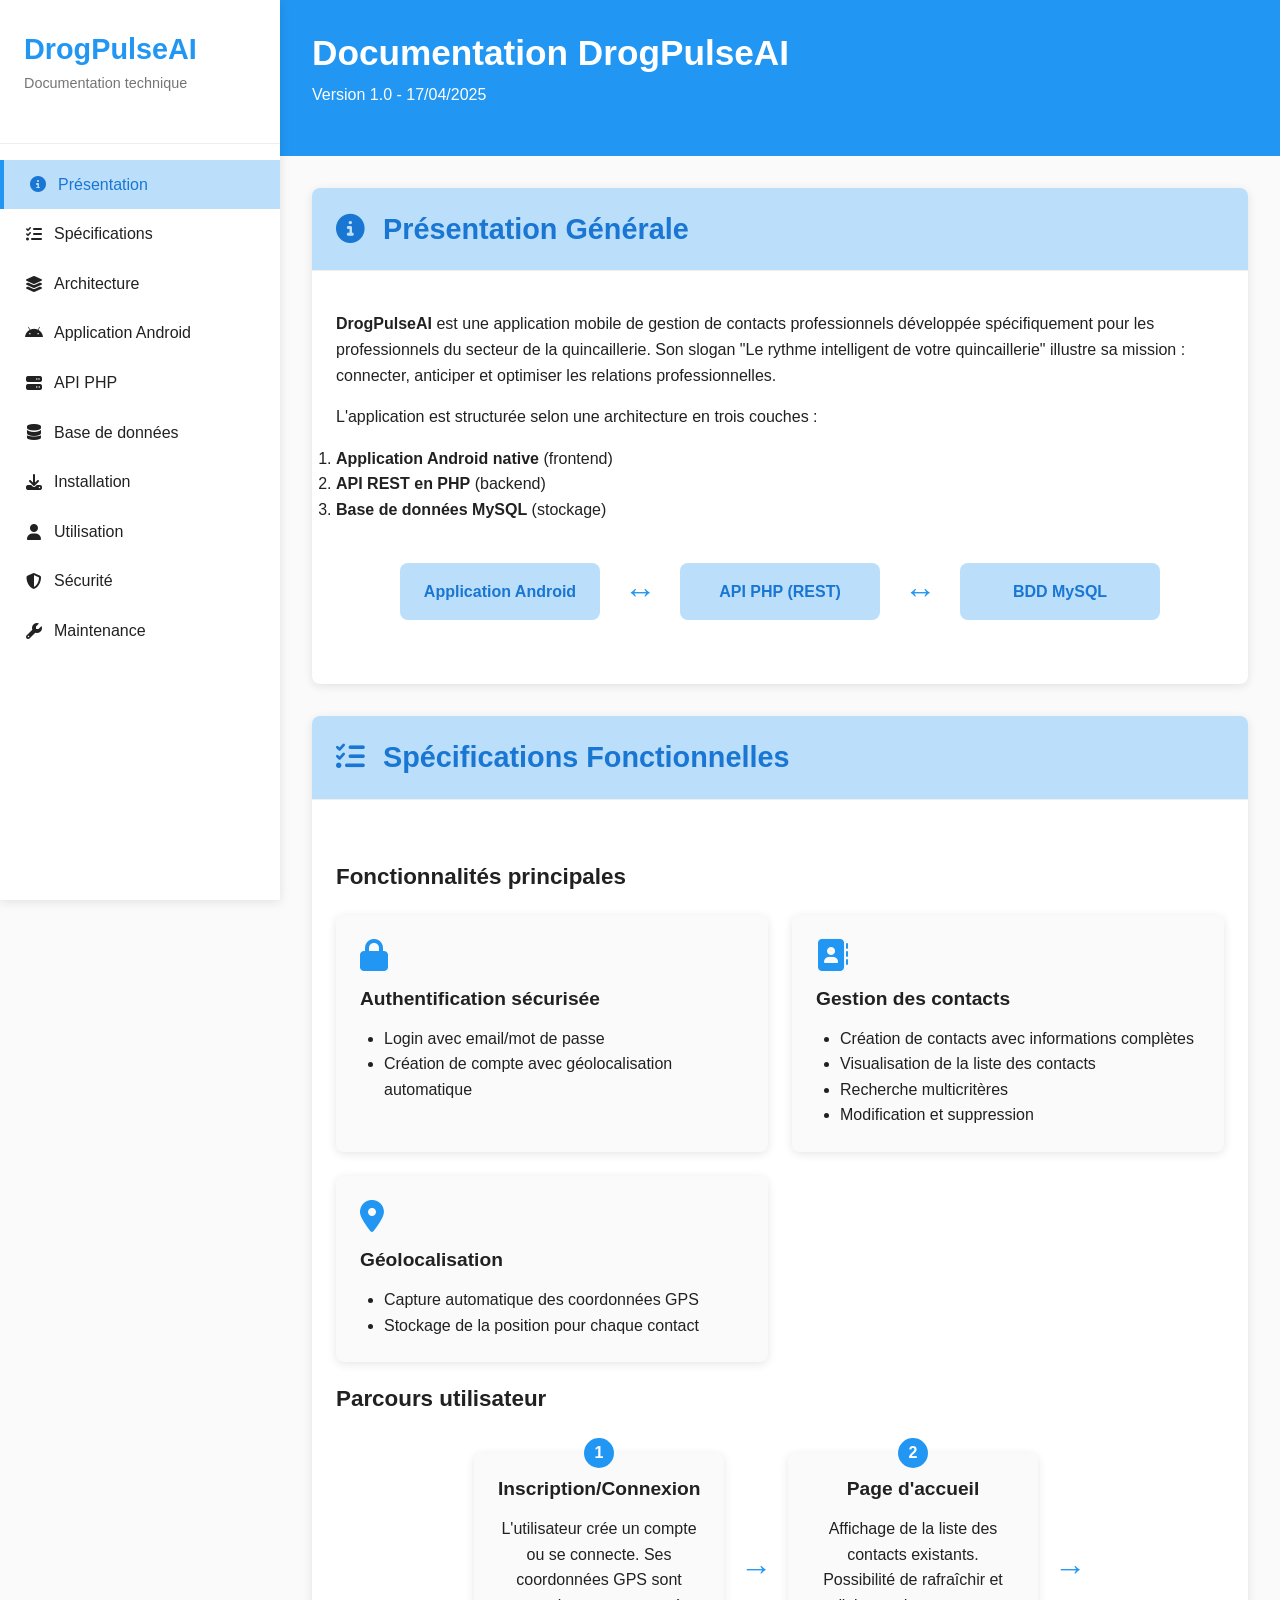
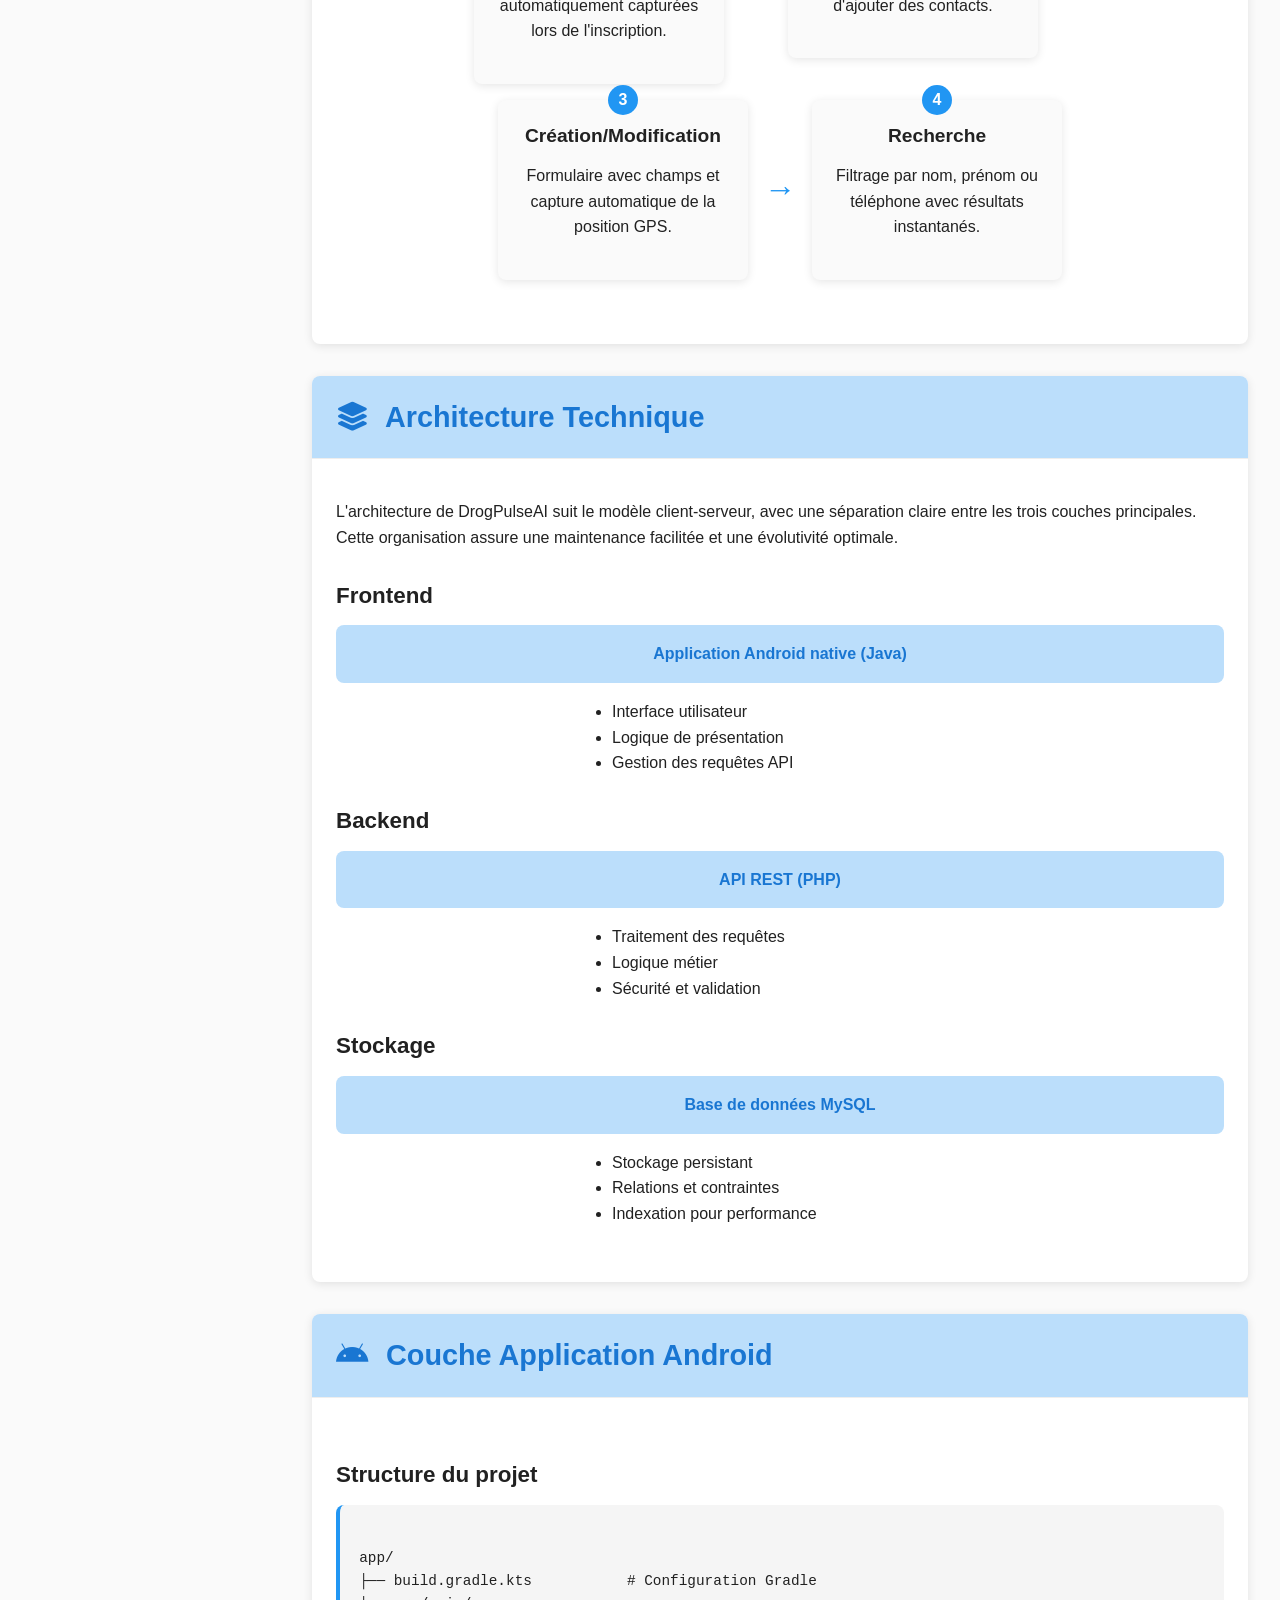
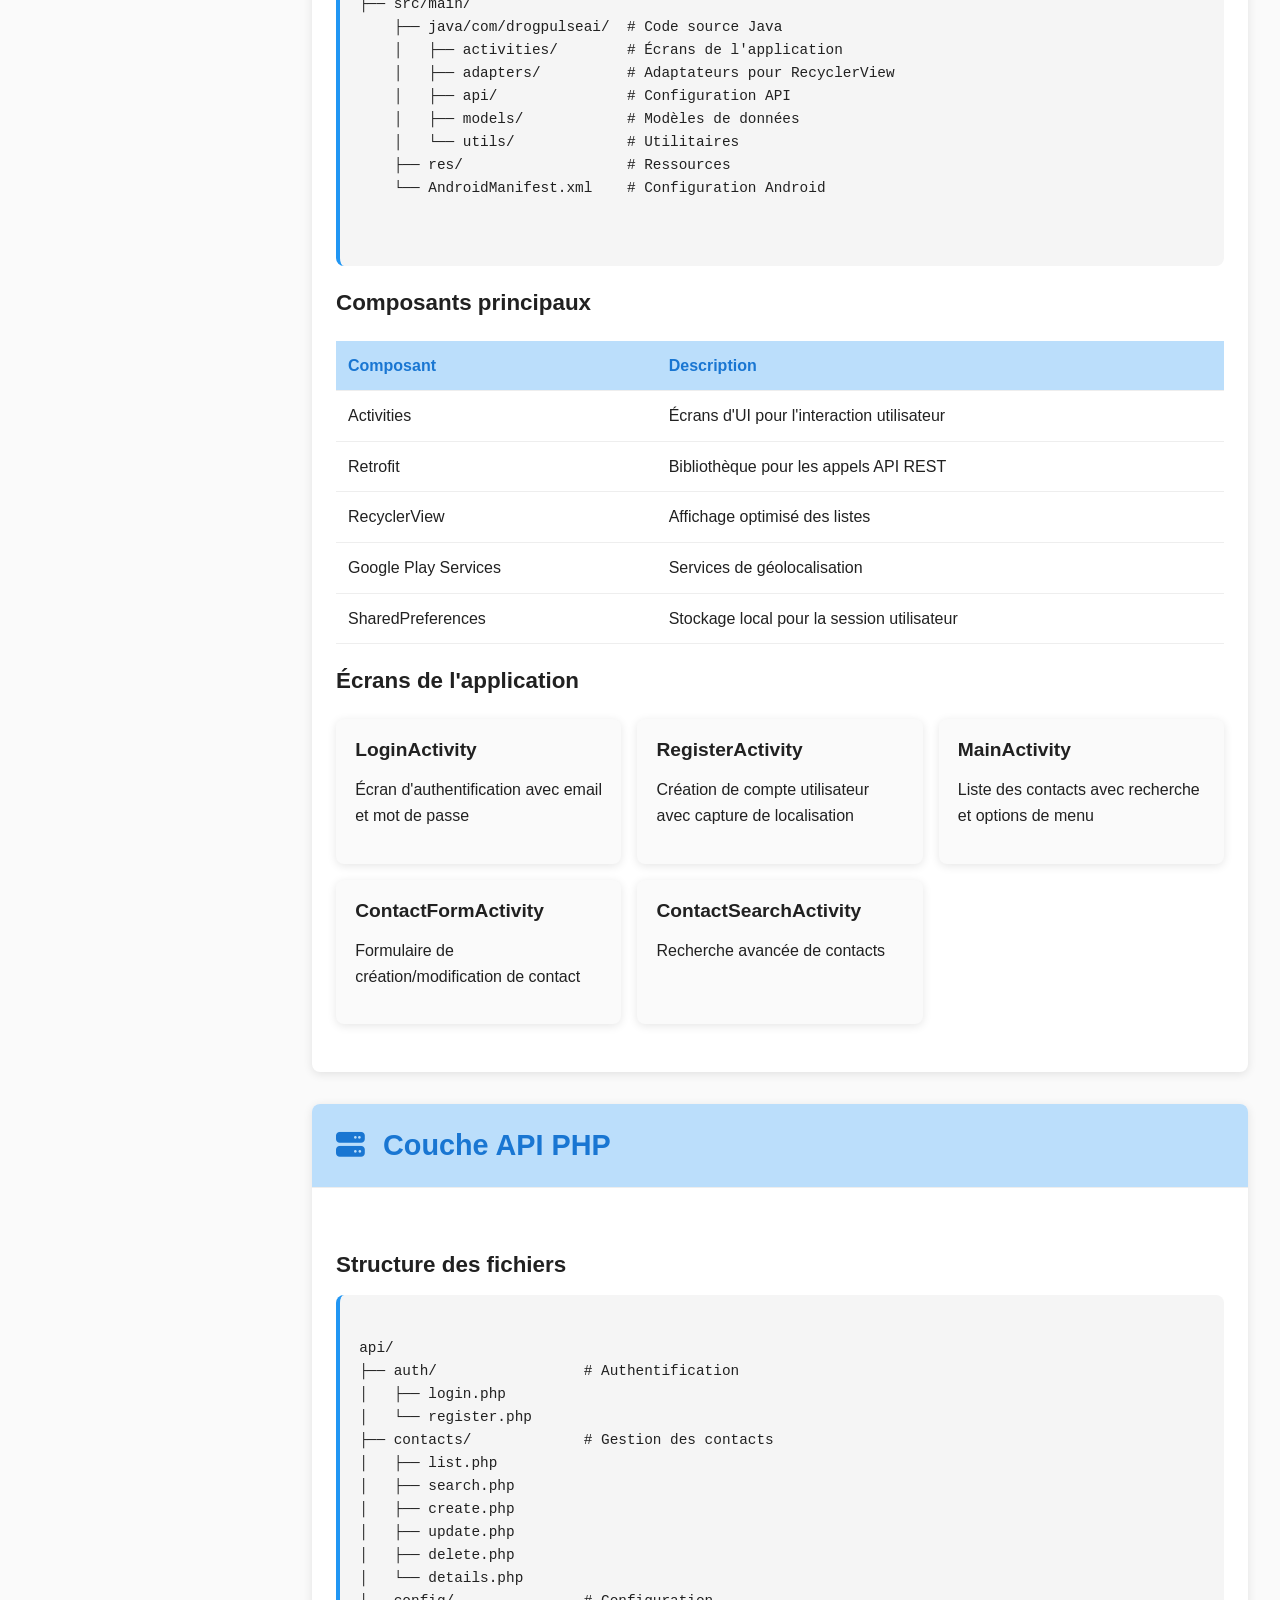
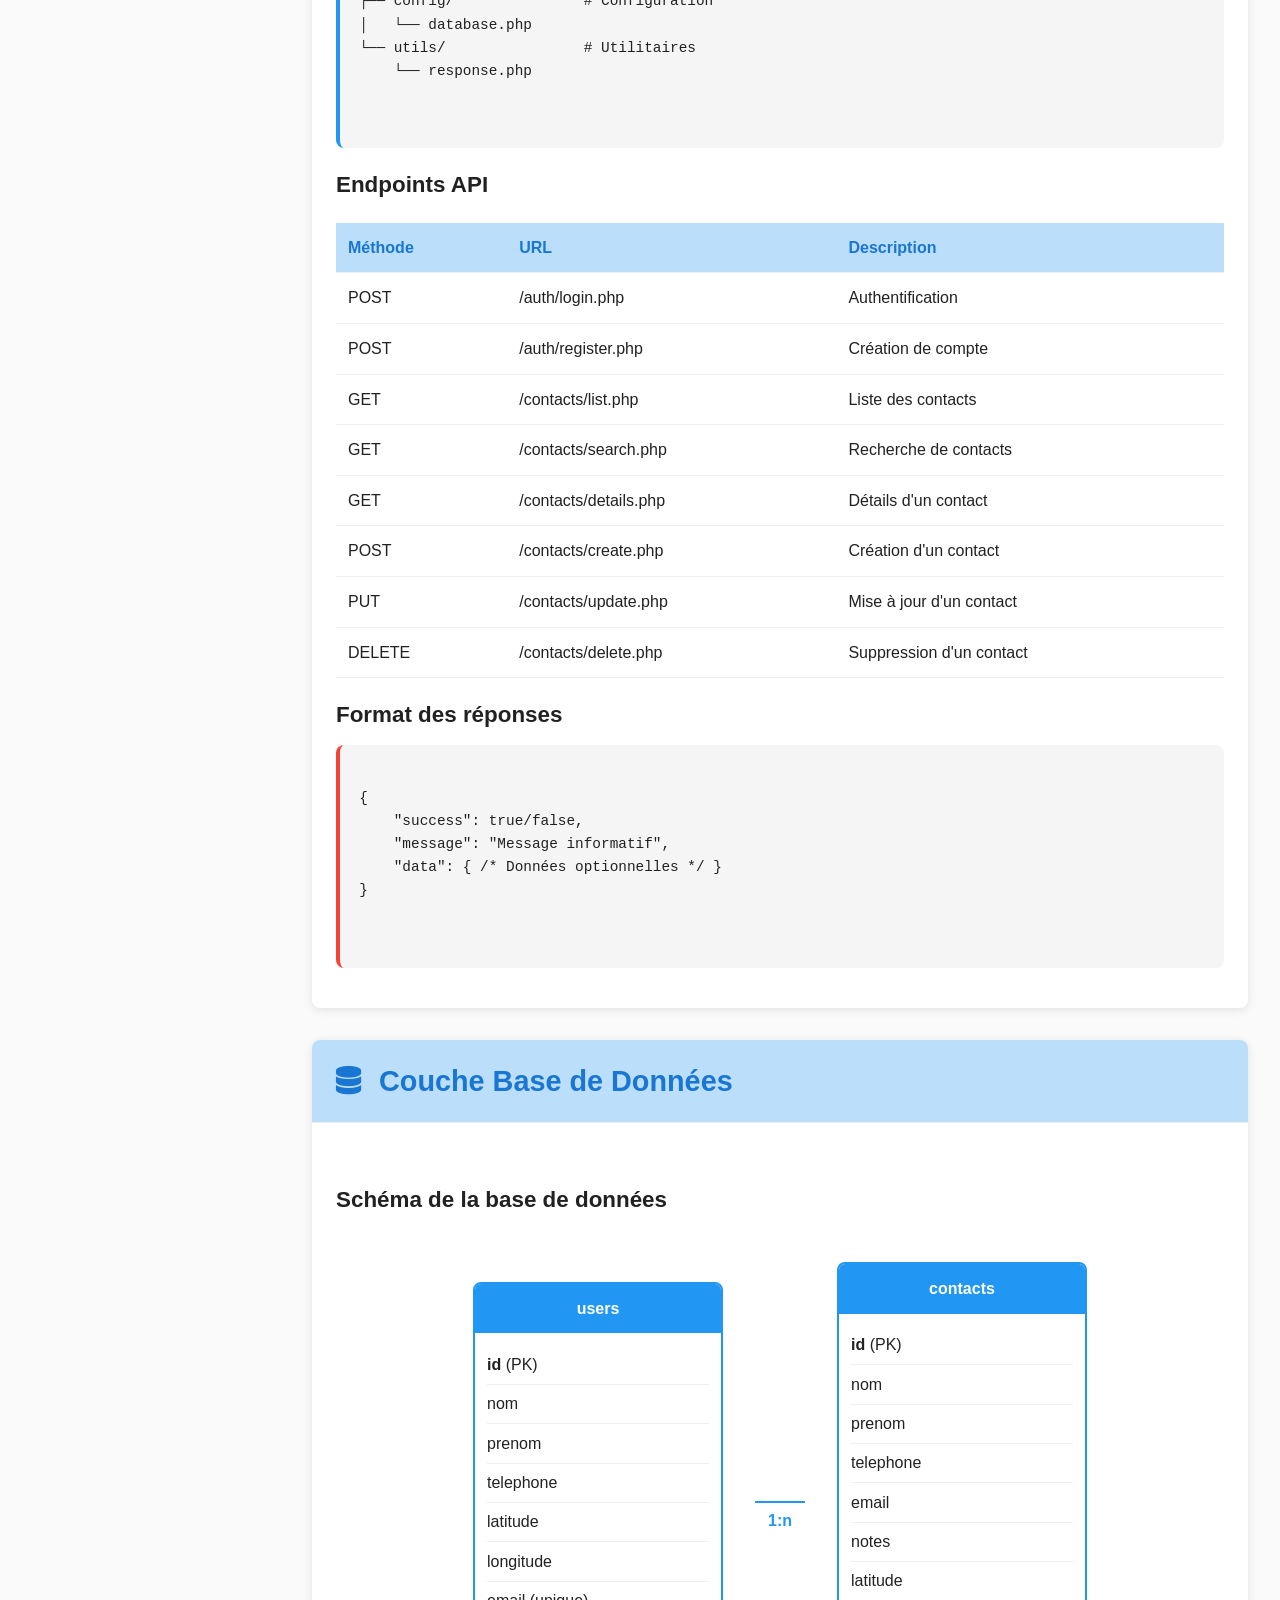
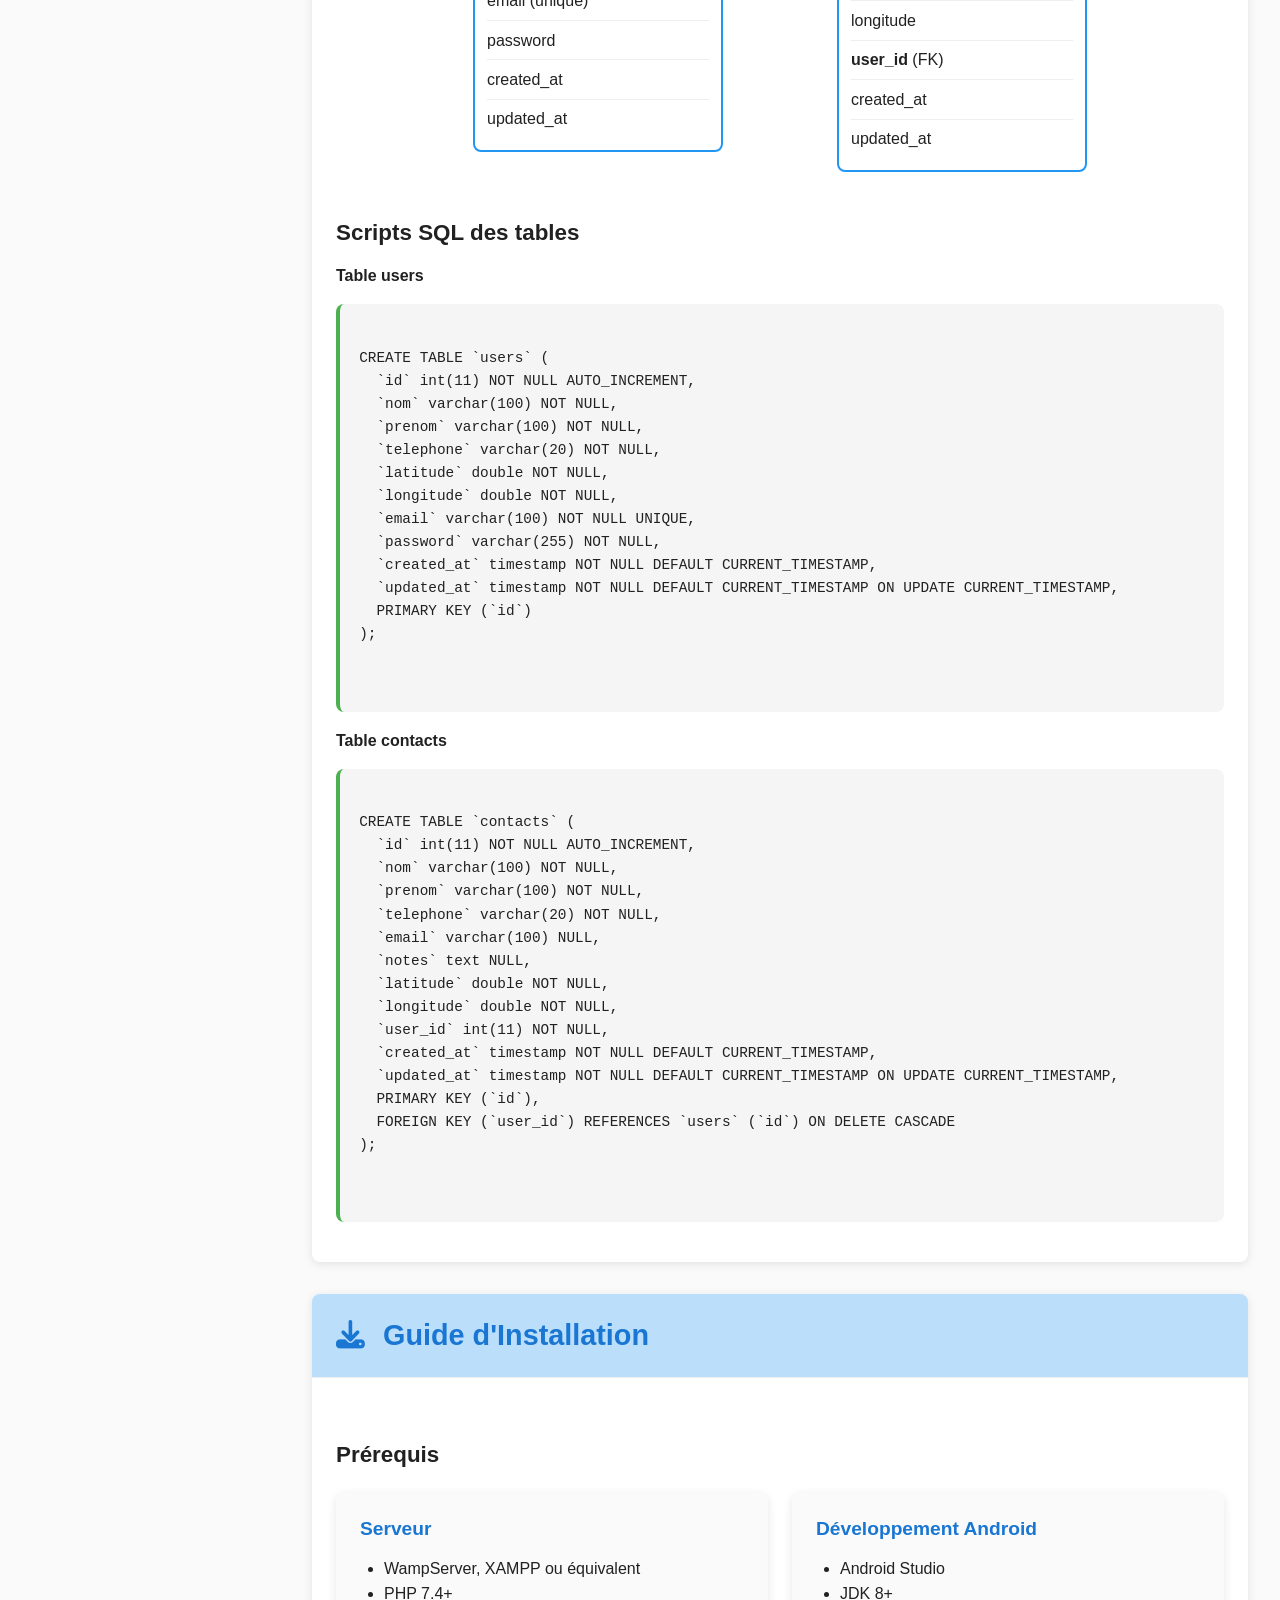
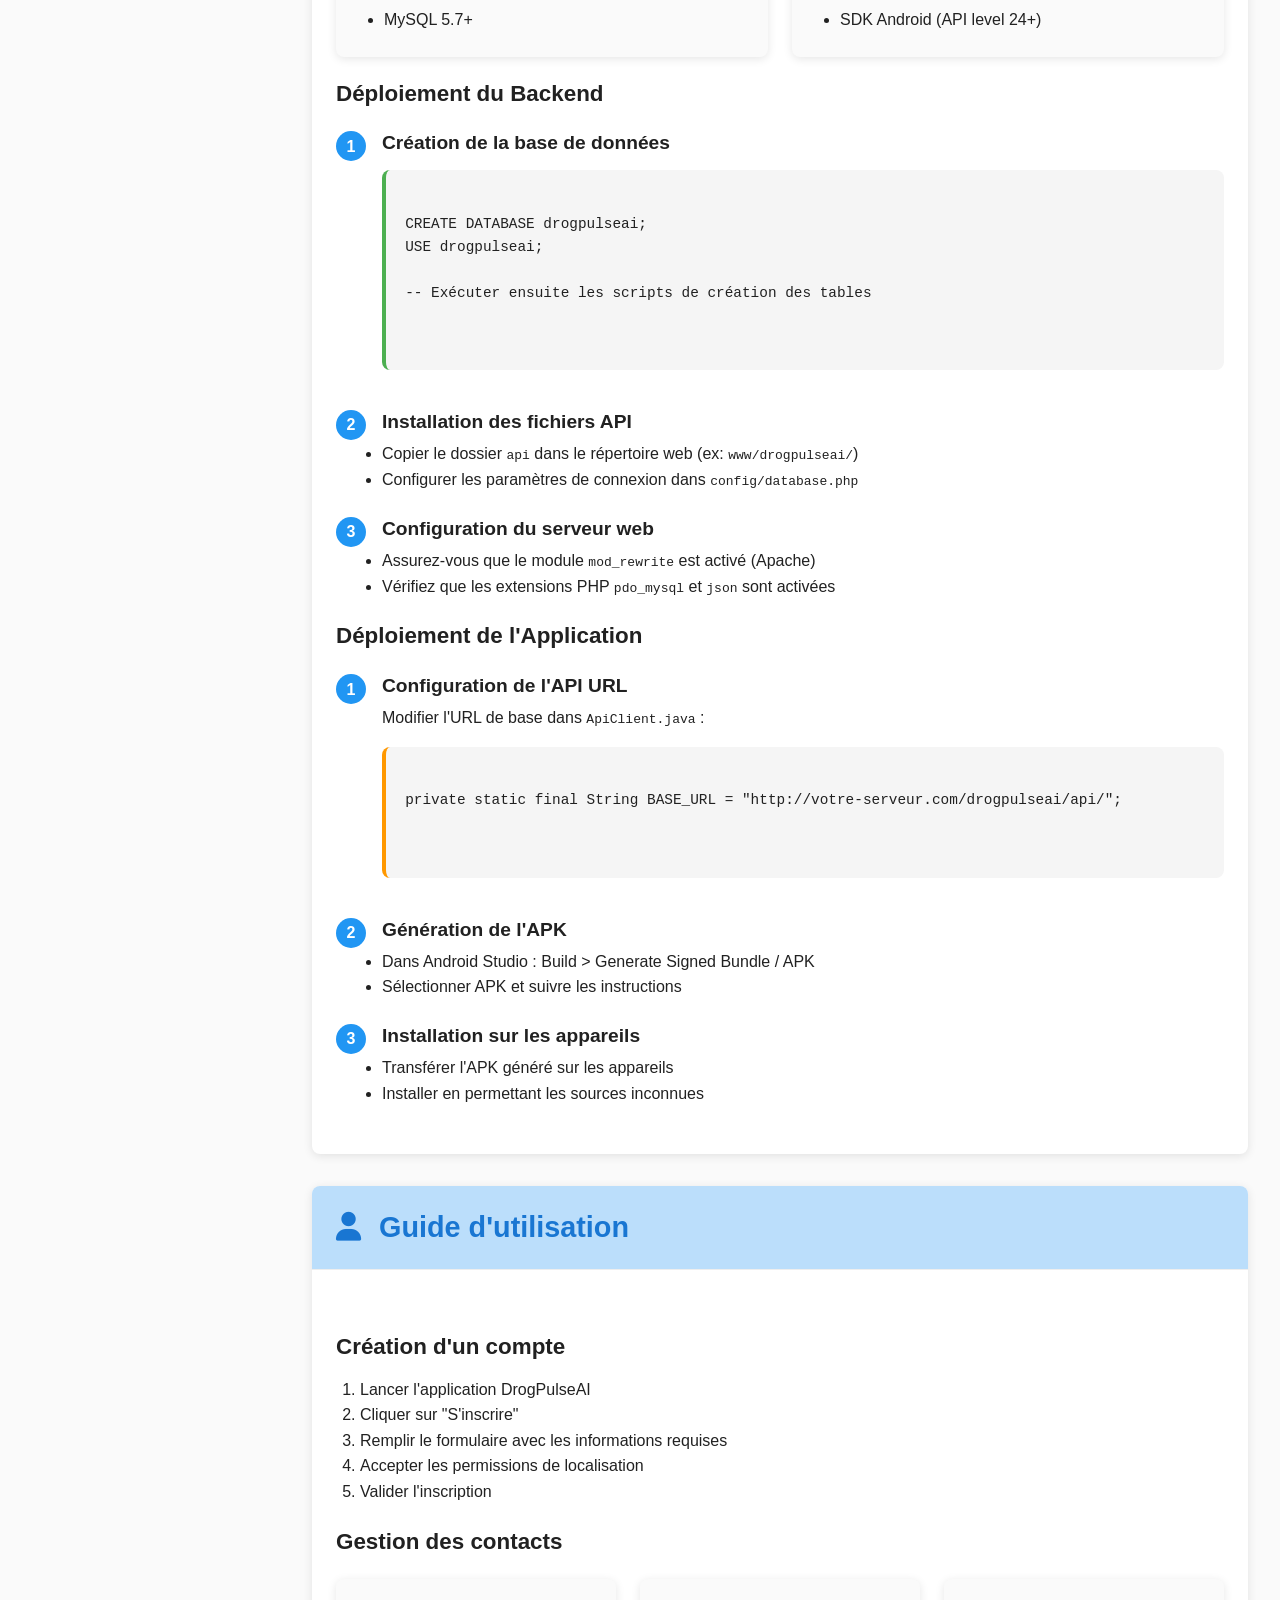
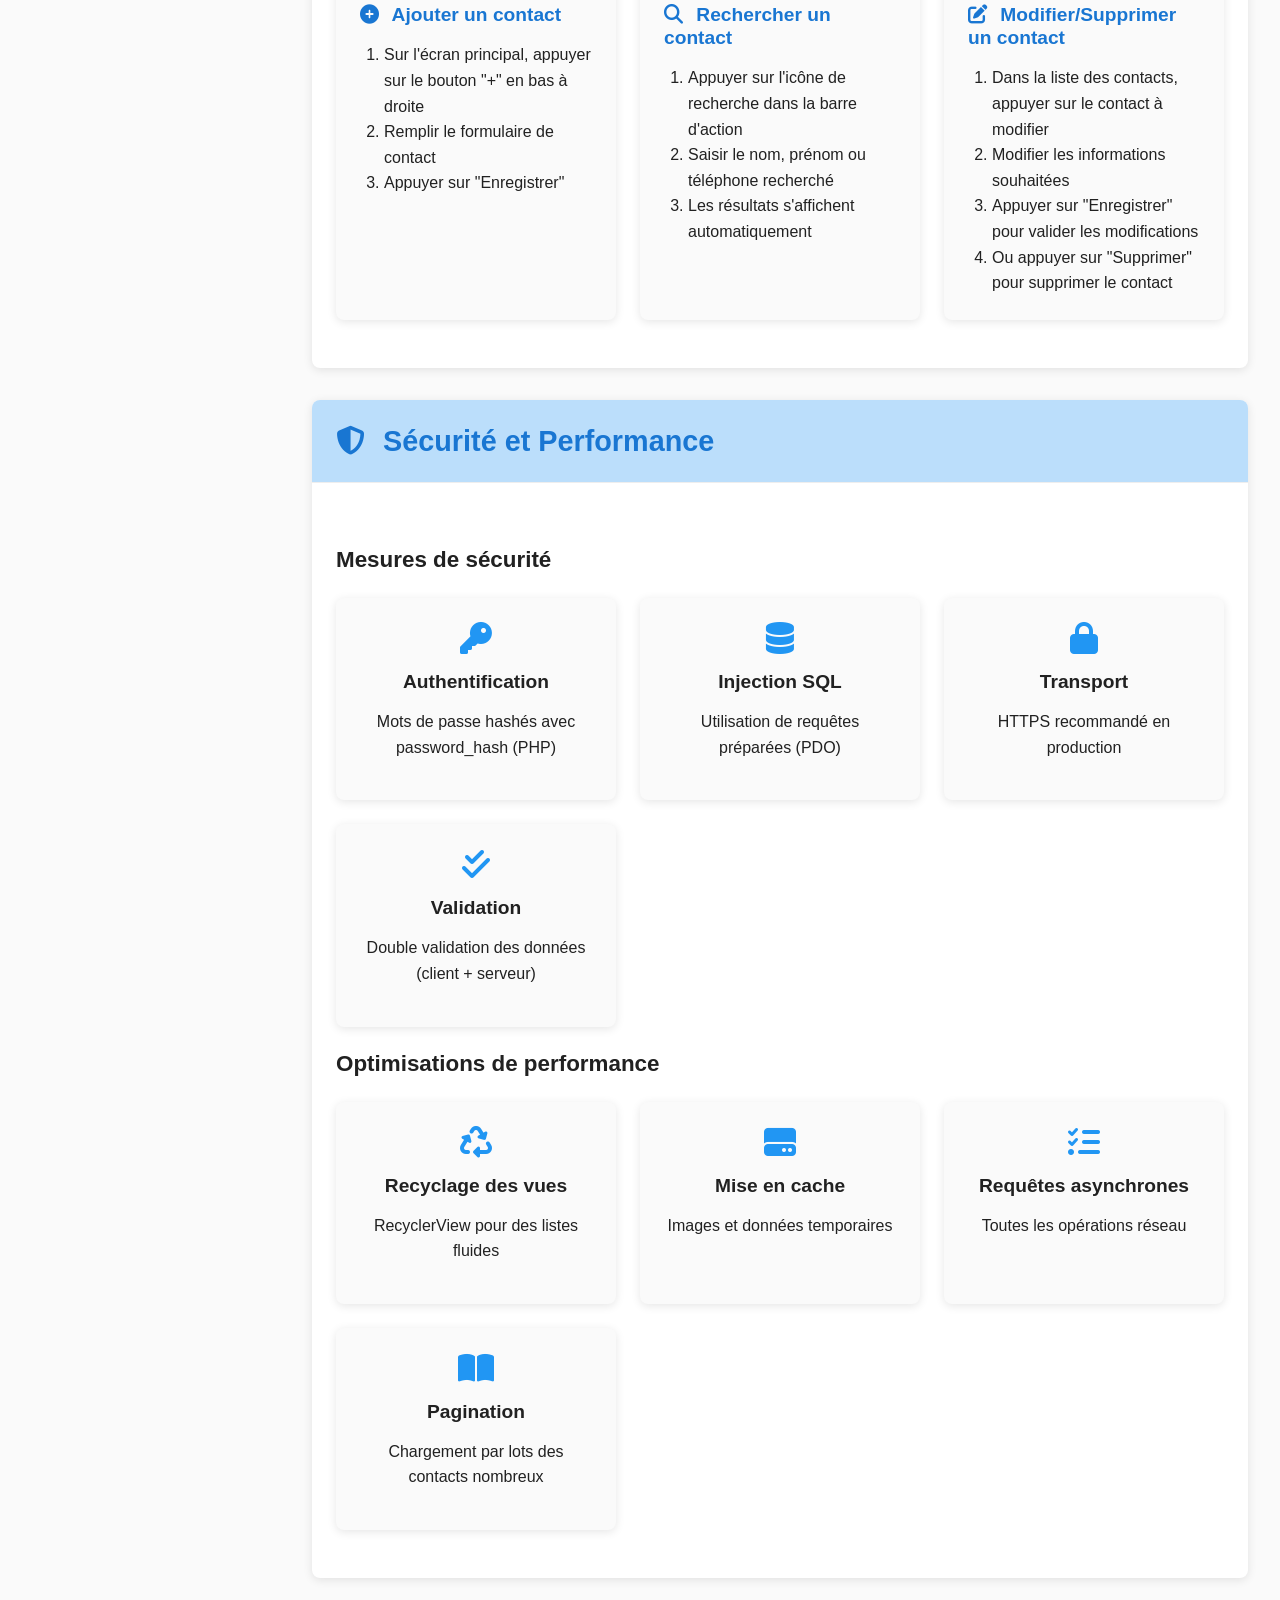
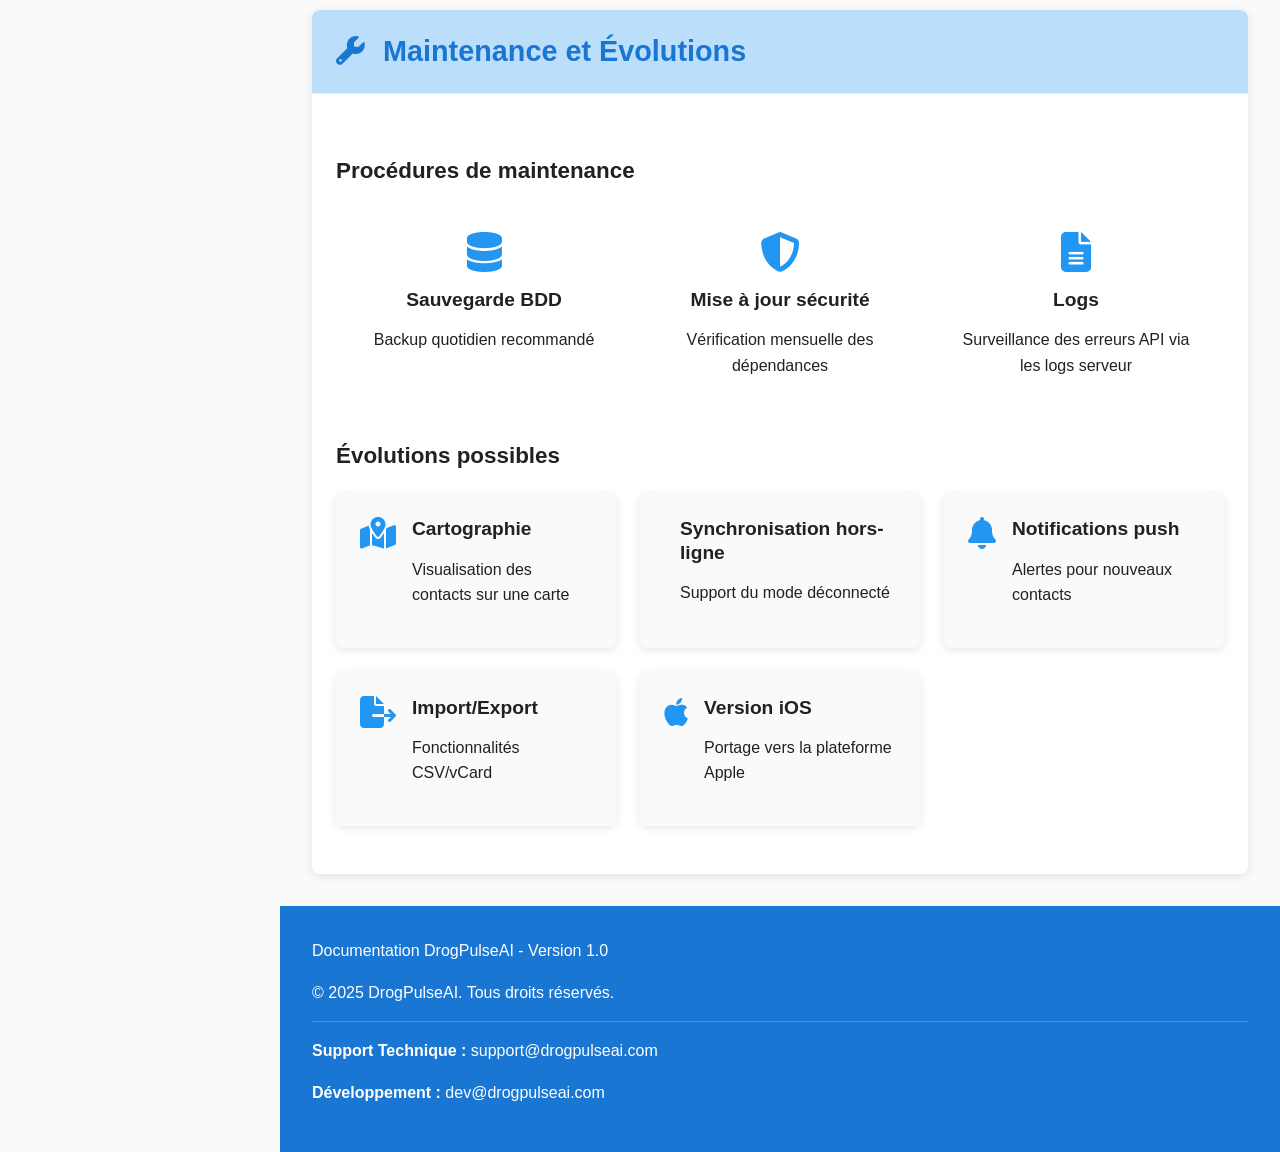
==== Docs/Doc-Technique-DrogPulseAI/index.html @ 433a3590 "First commt avec contact et authentification module" ====
<!DOCTYPE html>
<html lang="fr">
<head>
    <meta charset="UTF-8">
    <meta name="viewport" content="width=device-width, initial-scale=1.0">
    <title>Documentation DrogPulseAI</title>
    <link rel="stylesheet" href="styles.css">
    <link rel="stylesheet" href="https://cdnjs.cloudflare.com/ajax/libs/font-awesome/6.4.0/css/all.min.css">
</head>
<body>
    <div class="container">
        <nav class="sidebar">
            <div class="logo">
                <h2>DrogPulseAI</h2>
                <p class="tagline">Documentation technique</p>
            </div>
            <ul class="nav-links">
                <li><a href="#presentation" class="active"><i class="fas fa-info-circle"></i> Présentation</a></li>
                <li><a href="#specifications"><i class="fas fa-list-check"></i> Spécifications</a></li>
                <li><a href="#architecture"><i class="fas fa-layer-group"></i> Architecture</a></li>
                <li>
                    <a href="#android"><i class="fab fa-android"></i> Application Android</a>
                    <ul class="submenu">
                        <li><a href="#android-structure">Structure</a></li>
                        <li><a href="#android-components">Composants</a></li>
                        <li><a href="#android-screens">Écrans</a></li>
                    </ul>
                </li>
                <li>
                    <a href="#api"><i class="fas fa-server"></i> API PHP</a>
                    <ul class="submenu">
                        <li><a href="#api-structure">Structure</a></li>
                        <li><a href="#api-endpoints">Endpoints</a></li>
                        <li><a href="#api-responses">Réponses</a></li>
                    </ul>
                </li>
                <li>
                    <a href="#database"><i class="fas fa-database"></i> Base de données</a>
                    <ul class="submenu">
                        <li><a href="#db-schema">Schéma</a></li>
                        <li><a href="#db-tables">Tables</a></li>
                    </ul>
                </li>
                <li><a href="#installation"><i class="fas fa-download"></i> Installation</a></li>
                <li><a href="#usage"><i class="fas fa-user"></i> Utilisation</a></li>
                <li><a href="#security"><i class="fas fa-shield-alt"></i> Sécurité</a></li>
                <li><a href="#maintenance"><i class="fas fa-wrench"></i> Maintenance</a></li>
            </ul>
        </nav>

        <main class="content">
            <header>
                <div class="header-content">
                    <h1>Documentation DrogPulseAI</h1>
                    <p>Version 1.0 - 17/04/2025</p>
                </div>
            </header>

            <section id="presentation" class="section">
                <h2><i class="fas fa-info-circle"></i> Présentation Générale</h2>
                <div class="section-content">
                    <p><strong>DrogPulseAI</strong> est une application mobile de gestion de contacts professionnels développée spécifiquement pour les professionnels du secteur de la quincaillerie. Son slogan "Le rythme intelligent de votre quincaillerie" illustre sa mission : connecter, anticiper et optimiser les relations professionnelles.</p>
                    
                    <p>L'application est structurée selon une architecture en trois couches :</p>
                    <ol>
                        <li><strong>Application Android native</strong> (frontend)</li>
                        <li><strong>API REST en PHP</strong> (backend)</li>
                        <li><strong>Base de données MySQL</strong> (stockage)</li>
                    </ol>

                    <div class="diagram">
                        <div class="diagram-box">Application Android</div>
                        <div class="diagram-arrow">↔</div>
                        <div class="diagram-box">API PHP (REST)</div>
                        <div class="diagram-arrow">↔</div>
                        <div class="diagram-box">BDD MySQL</div>
                    </div>
                </div>
            </section>

            <section id="specifications" class="section">
                <h2><i class="fas fa-list-check"></i> Spécifications Fonctionnelles</h2>
                <div class="section-content">
                    <h3>Fonctionnalités principales</h3>
                    <div class="feature-grid">
                        <div class="feature-card">
                            <i class="fas fa-lock"></i>
                            <h4>Authentification sécurisée</h4>
                            <ul>
                                <li>Login avec email/mot de passe</li>
                                <li>Création de compte avec géolocalisation automatique</li>
                            </ul>
                        </div>
                        <div class="feature-card">
                            <i class="fas fa-address-book"></i>
                            <h4>Gestion des contacts</h4>
                            <ul>
                                <li>Création de contacts avec informations complètes</li>
                                <li>Visualisation de la liste des contacts</li>
                                <li>Recherche multicritères</li>
                                <li>Modification et suppression</li>
                            </ul>
                        </div>
                        <div class="feature-card">
                            <i class="fas fa-location-dot"></i>
                            <h4>Géolocalisation</h4>
                            <ul>
                                <li>Capture automatique des coordonnées GPS</li>
                                <li>Stockage de la position pour chaque contact</li>
                            </ul>
                        </div>
                    </div>

                    <h3>Parcours utilisateur</h3>
                    <div class="flow-diagram">
                        <div class="flow-step">
                            <div class="flow-number">1</div>
                            <h4>Inscription/Connexion</h4>
                            <p>L'utilisateur crée un compte ou se connecte. Ses coordonnées GPS sont automatiquement capturées lors de l'inscription.</p>
                        </div>
                        <div class="flow-arrow">→</div>
                        <div class="flow-step">
                            <div class="flow-number">2</div>
                            <h4>Page d'accueil</h4>
                            <p>Affichage de la liste des contacts existants. Possibilité de rafraîchir et d'ajouter des contacts.</p>
                        </div>
                        <div class="flow-arrow">→</div>
                        <div class="flow-step">
                            <div class="flow-number">3</div>
                            <h4>Création/Modification</h4>
                            <p>Formulaire avec champs et capture automatique de la position GPS.</p>
                        </div>
                        <div class="flow-arrow">→</div>
                        <div class="flow-step">
                            <div class="flow-number">4</div>
                            <h4>Recherche</h4>
                            <p>Filtrage par nom, prénom ou téléphone avec résultats instantanés.</p>
                        </div>
                    </div>
                </div>
            </section>

            <section id="architecture" class="section">
                <h2><i class="fas fa-layer-group"></i> Architecture Technique</h2>
                <div class="section-content">
                    <p>L'architecture de DrogPulseAI suit le modèle client-serveur, avec une séparation claire entre les trois couches principales. Cette organisation assure une maintenance facilitée et une évolutivité optimale.</p>
                    
                    <div class="tech-diagram">
                        <div class="tech-layer">
                            <h3>Frontend</h3>
                            <div class="tech-box">Application Android native (Java)</div>
                            <ul class="tech-points">
                                <li>Interface utilisateur</li>
                                <li>Logique de présentation</li>
                                <li>Gestion des requêtes API</li>
                            </ul>
                        </div>
                        <div class="tech-layer">
                            <h3>Backend</h3>
                            <div class="tech-box">API REST (PHP)</div>
                            <ul class="tech-points">
                                <li>Traitement des requêtes</li>
                                <li>Logique métier</li>
                                <li>Sécurité et validation</li>
                            </ul>
                        </div>
                        <div class="tech-layer">
                            <h3>Stockage</h3>
                            <div class="tech-box">Base de données MySQL</div>
                            <ul class="tech-points">
                                <li>Stockage persistant</li>
                                <li>Relations et contraintes</li>
                                <li>Indexation pour performance</li>
                            </ul>
                        </div>
                    </div>
                </div>
            </section>

            <section id="android" class="section">
                <h2><i class="fab fa-android"></i> Couche Application Android</h2>
                <div class="section-content">
                    <h3 id="android-structure">Structure du projet</h3>
                    <div class="code-block">
<pre>app/
├── build.gradle.kts           # Configuration Gradle
├── src/main/
    ├── java/com/drogpulseai/  # Code source Java
    │   ├── activities/        # Écrans de l'application
    │   ├── adapters/          # Adaptateurs pour RecyclerView
    │   ├── api/               # Configuration API
    │   ├── models/            # Modèles de données
    │   └── utils/             # Utilitaires
    ├── res/                   # Ressources
    └── AndroidManifest.xml    # Configuration Android</pre>
                    </div>

                    <h3 id="android-components">Composants principaux</h3>
                    <div class="table-container">
                        <table>
                            <thead>
                                <tr>
                                    <th>Composant</th>
                                    <th>Description</th>
                                </tr>
                            </thead>
                            <tbody>
                                <tr>
                                    <td>Activities</td>
                                    <td>Écrans d'UI pour l'interaction utilisateur</td>
                                </tr>
                                <tr>
                                    <td>Retrofit</td>
                                    <td>Bibliothèque pour les appels API REST</td>
                                </tr>
                                <tr>
                                    <td>RecyclerView</td>
                                    <td>Affichage optimisé des listes</td>
                                </tr>
                                <tr>
                                    <td>Google Play Services</td>
                                    <td>Services de géolocalisation</td>
                                </tr>
                                <tr>
                                    <td>SharedPreferences</td>
                                    <td>Stockage local pour la session utilisateur</td>
                                </tr>
                            </tbody>
                        </table>
                    </div>

                    <h3 id="android-screens">Écrans de l'application</h3>
                    <div class="screens-grid">
                        <div class="screen-card">
                            <h4>LoginActivity</h4>
                            <p>Écran d'authentification avec email et mot de passe</p>
                        </div>
                        <div class="screen-card">
                            <h4>RegisterActivity</h4>
                            <p>Création de compte utilisateur avec capture de localisation</p>
                        </div>
                        <div class="screen-card">
                            <h4>MainActivity</h4>
                            <p>Liste des contacts avec recherche et options de menu</p>
                        </div>
                        <div class="screen-card">
                            <h4>ContactFormActivity</h4>
                            <p>Formulaire de création/modification de contact</p>
                        </div>
                        <div class="screen-card">
                            <h4>ContactSearchActivity</h4>
                            <p>Recherche avancée de contacts</p>
                        </div>
                    </div>
                </div>
            </section>

            <section id="api" class="section">
                <h2><i class="fas fa-server"></i> Couche API PHP</h2>
                <div class="section-content">
                    <h3 id="api-structure">Structure des fichiers</h3>
                    <div class="code-block">
<pre>api/
├── auth/                 # Authentification
│   ├── login.php
│   └── register.php
├── contacts/             # Gestion des contacts
│   ├── list.php
│   ├── search.php
│   ├── create.php
│   ├── update.php
│   ├── delete.php
│   └── details.php
├── config/               # Configuration
│   └── database.php
└── utils/                # Utilitaires
    └── response.php</pre>
                    </div>

                    <h3 id="api-endpoints">Endpoints API</h3>
                    <div class="table-container">
                        <table>
                            <thead>
                                <tr>
                                    <th>Méthode</th>
                                    <th>URL</th>
                                    <th>Description</th>
                                </tr>
                            </thead>
                            <tbody>
                                <tr>
                                    <td>POST</td>
                                    <td>/auth/login.php</td>
                                    <td>Authentification</td>
                                </tr>
                                <tr>
                                    <td>POST</td>
                                    <td>/auth/register.php</td>
                                    <td>Création de compte</td>
                                </tr>
                                <tr>
                                    <td>GET</td>
                                    <td>/contacts/list.php</td>
                                    <td>Liste des contacts</td>
                                </tr>
                                <tr>
                                    <td>GET</td>
                                    <td>/contacts/search.php</td>
                                    <td>Recherche de contacts</td>
                                </tr>
                                <tr>
                                    <td>GET</td>
                                    <td>/contacts/details.php</td>
                                    <td>Détails d'un contact</td>
                                </tr>
                                <tr>
                                    <td>POST</td>
                                    <td>/contacts/create.php</td>
                                    <td>Création d'un contact</td>
                                </tr>
                                <tr>
                                    <td>PUT</td>
                                    <td>/contacts/update.php</td>
                                    <td>Mise à jour d'un contact</td>
                                </tr>
                                <tr>
                                    <td>DELETE</td>
                                    <td>/contacts/delete.php</td>
                                    <td>Suppression d'un contact</td>
                                </tr>
                            </tbody>
                        </table>
                    </div>

                    <h3 id="api-responses">Format des réponses</h3>
                    <div class="code-block json">
<pre>{
    "success": true/false,
    "message": "Message informatif",
    "data": { /* Données optionnelles */ }
}</pre>
                    </div>
                </div>
            </section>

            <section id="database" class="section">
                <h2><i class="fas fa-database"></i> Couche Base de Données</h2>
                <div class="section-content">
                    <h3 id="db-schema">Schéma de la base de données</h3>
                    <div class="db-schema">
                        <div class="db-table">
                            <div class="db-table-title">users</div>
                            <div class="db-table-content">
                                <div><strong>id</strong> (PK)</div>
                                <div>nom</div>
                                <div>prenom</div>
                                <div>telephone</div>
                                <div>latitude</div>
                                <div>longitude</div>
                                <div>email (unique)</div>
                                <div>password</div>
                                <div>created_at</div>
                                <div>updated_at</div>
                            </div>
                        </div>
                        <div class="db-relation">
                            <div class="db-relation-line"></div>
                            <div class="db-relation-text">1:n</div>
                        </div>
                        <div class="db-table">
                            <div class="db-table-title">contacts</div>
                            <div class="db-table-content">
                                <div><strong>id</strong> (PK)</div>
                                <div>nom</div>
                                <div>prenom</div>
                                <div>telephone</div>
                                <div>email</div>
                                <div>notes</div>
                                <div>latitude</div>
                                <div>longitude</div>
                                <div><strong>user_id</strong> (FK)</div>
                                <div>created_at</div>
                                <div>updated_at</div>
                            </div>
                        </div>
                    </div>

                    <h3 id="db-tables">Scripts SQL des tables</h3>
                    <p><strong>Table users</strong></p>
                    <div class="code-block sql">
<pre>CREATE TABLE `users` (
  `id` int(11) NOT NULL AUTO_INCREMENT,
  `nom` varchar(100) NOT NULL,
  `prenom` varchar(100) NOT NULL,
  `telephone` varchar(20) NOT NULL,
  `latitude` double NOT NULL,
  `longitude` double NOT NULL,
  `email` varchar(100) NOT NULL UNIQUE,
  `password` varchar(255) NOT NULL,
  `created_at` timestamp NOT NULL DEFAULT CURRENT_TIMESTAMP,
  `updated_at` timestamp NOT NULL DEFAULT CURRENT_TIMESTAMP ON UPDATE CURRENT_TIMESTAMP,
  PRIMARY KEY (`id`)
);</pre>
                    </div>

                    <p><strong>Table contacts</strong></p>
                    <div class="code-block sql">
<pre>CREATE TABLE `contacts` (
  `id` int(11) NOT NULL AUTO_INCREMENT,
  `nom` varchar(100) NOT NULL,
  `prenom` varchar(100) NOT NULL,
  `telephone` varchar(20) NOT NULL,
  `email` varchar(100) NULL,
  `notes` text NULL,
  `latitude` double NOT NULL,
  `longitude` double NOT NULL,
  `user_id` int(11) NOT NULL,
  `created_at` timestamp NOT NULL DEFAULT CURRENT_TIMESTAMP,
  `updated_at` timestamp NOT NULL DEFAULT CURRENT_TIMESTAMP ON UPDATE CURRENT_TIMESTAMP,
  PRIMARY KEY (`id`),
  FOREIGN KEY (`user_id`) REFERENCES `users` (`id`) ON DELETE CASCADE
);</pre>
                    </div>
                </div>
            </section>

            <section id="installation" class="section">
                <h2><i class="fas fa-download"></i> Guide d'Installation</h2>
                <div class="section-content">
                    <h3>Prérequis</h3>
                    <div class="prereq-container">
                        <div class="prereq-box">
                            <h4>Serveur</h4>
                            <ul>
                                <li>WampServer, XAMPP ou équivalent</li>
                                <li>PHP 7.4+</li>
                                <li>MySQL 5.7+</li>
                            </ul>
                        </div>
                        <div class="prereq-box">
                            <h4>Développement Android</h4>
                            <ul>
                                <li>Android Studio</li>
                                <li>JDK 8+</li>
                                <li>SDK Android (API level 24+)</li>
                            </ul>
                        </div>
                    </div>

                    <h3>Déploiement du Backend</h3>
                    <div class="steps-container">
                        <div class="step">
                            <div class="step-number">1</div>
                            <div class="step-content">
                                <h4>Création de la base de données</h4>
                                <div class="code-block sql">
<pre>CREATE DATABASE drogpulseai;
USE drogpulseai;

-- Exécuter ensuite les scripts de création des tables</pre>
                                </div>
                            </div>
                        </div>
                        <div class="step">
                            <div class="step-number">2</div>
                            <div class="step-content">
                                <h4>Installation des fichiers API</h4>
                                <ul>
                                    <li>Copier le dossier <code>api</code> dans le répertoire web (ex: <code>www/drogpulseai/</code>)</li>
                                    <li>Configurer les paramètres de connexion dans <code>config/database.php</code></li>
                                </ul>
                            </div>
                        </div>
                        <div class="step">
                            <div class="step-number">3</div>
                            <div class="step-content">
                                <h4>Configuration du serveur web</h4>
                                <ul>
                                    <li>Assurez-vous que le module <code>mod_rewrite</code> est activé (Apache)</li>
                                    <li>Vérifiez que les extensions PHP <code>pdo_mysql</code> et <code>json</code> sont activées</li>
                                </ul>
                            </div>
                        </div>
                    </div>

                    <h3>Déploiement de l'Application</h3>
                    <div class="steps-container">
                        <div class="step">
                            <div class="step-number">1</div>
                            <div class="step-content">
                                <h4>Configuration de l'API URL</h4>
                                <p>Modifier l'URL de base dans <code>ApiClient.java</code> :</p>
                                <div class="code-block java">
<pre>private static final String BASE_URL = "http://votre-serveur.com/drogpulseai/api/";</pre>
                                </div>
                            </div>
                        </div>
                        <div class="step">
                            <div class="step-number">2</div>
                            <div class="step-content">
                                <h4>Génération de l'APK</h4>
                                <ul>
                                    <li>Dans Android Studio : Build > Generate Signed Bundle / APK</li>
                                    <li>Sélectionner APK et suivre les instructions</li>
                                </ul>
                            </div>
                        </div>
                        <div class="step">
                            <div class="step-number">3</div>
                            <div class="step-content">
                                <h4>Installation sur les appareils</h4>
                                <ul>
                                    <li>Transférer l'APK généré sur les appareils</li>
                                    <li>Installer en permettant les sources inconnues</li>
                                </ul>
                            </div>
                        </div>
                    </div>
                </div>
            </section>

            <section id="usage" class="section">
                <h2><i class="fas fa-user"></i> Guide d'utilisation</h2>
                <div class="section-content">
                    <h3>Création d'un compte</h3>
                    <ol class="usage-steps">
                        <li>Lancer l'application DrogPulseAI</li>
                        <li>Cliquer sur "S'inscrire"</li>
                        <li>Remplir le formulaire avec les informations requises</li>
                        <li>Accepter les permissions de localisation</li>
                        <li>Valider l'inscription</li>
                    </ol>

                    <h3>Gestion des contacts</h3>
                    <div class="usage-container">
                        <div class="usage-card">
                            <h4><i class="fas fa-plus-circle"></i> Ajouter un contact</h4>
                            <ol>
                                <li>Sur l'écran principal, appuyer sur le bouton "+" en bas à droite</li>
                                <li>Remplir le formulaire de contact</li>
                                <li>Appuyer sur "Enregistrer"</li>
                            </ol>
                        </div>
                        <div class="usage-card">
                            <h4><i class="fas fa-search"></i> Rechercher un contact</h4>
                            <ol>
                                <li>Appuyer sur l'icône de recherche dans la barre d'action</li>
                                <li>Saisir le nom, prénom ou téléphone recherché</li>
                                <li>Les résultats s'affichent automatiquement</li>
                            </ol>
                        </div>
                        <div class="usage-card">
                            <h4><i class="fas fa-edit"></i> Modifier/Supprimer un contact</h4>
                            <ol>
                                <li>Dans la liste des contacts, appuyer sur le contact à modifier</li>
                                <li>Modifier les informations souhaitées</li>
                                <li>Appuyer sur "Enregistrer" pour valider les modifications</li>
                                <li>Ou appuyer sur "Supprimer" pour supprimer le contact</li>
                            </ol>
                        </div>
                    </div>
                </div>
            </section>

            <section id="security" class="section">
                <h2><i class="fas fa-shield-alt"></i> Sécurité et Performance</h2>
                <div class="section-content">
                    <h3>Mesures de sécurité</h3>
                    <div class="security-grid">
                        <div class="security-card">
                            <i class="fas fa-key"></i>
                            <h4>Authentification</h4>
                            <p>Mots de passe hashés avec password_hash (PHP)</p>
                        </div>
                        <div class="security-card">
                            <i class="fas fa-database"></i>
                            <h4>Injection SQL</h4>
                            <p>Utilisation de requêtes préparées (PDO)</p>
                        </div>
                        <div class="security-card">
                            <i class="fas fa-lock"></i>
                            <h4>Transport</h4>
                            <p>HTTPS recommandé en production</p>
                        </div>
                        <div class="security-card">
                            <i class="fas fa-check-double"></i>
                            <h4>Validation</h4>
                            <p>Double validation des données (client + serveur)</p>
                        </div>
                    </div>

                    <h3>Optimisations de performance</h3>
                    <div class="performance-grid">
                        <div class="performance-card">
                            <i class="fas fa-recycle"></i>
                            <h4>Recyclage des vues</h4>
                            <p>RecyclerView pour des listes fluides</p>
                        </div>
                        <div class="performance-card">
                            <i class="fas fa-hdd"></i>
                            <h4>Mise en cache</h4>
                            <p>Images et données temporaires</p>
                        </div>
                        <div class="performance-card">
                            <i class="fas fa-tasks"></i>
                            <h4>Requêtes asynchrones</h4>
                            <p>Toutes les opérations réseau</p>
                        </div>
                        <div class="performance-card">
                            <i class="fas fa-book-open"></i>
                            <h4>Pagination</h4>
                            <p>Chargement par lots des contacts nombreux</p>
                        </div>
                    </div>
                </div>
            </section>

            <section id="maintenance" class="section">
                <h2><i class="fas fa-wrench"></i> Maintenance et Évolutions</h2>
                <div class="section-content">
                    <h3>Procédures de maintenance</h3>
                    <div class="maintenance-container">
                        <div class="maintenance-item">
                            <i class="fas fa-database"></i>
                            <h4>Sauvegarde BDD</h4>
                            <p>Backup quotidien recommandé</p>
                        </div>
                        <div class="maintenance-item">
                            <i class="fas fa-shield-alt"></i>
                            <h4>Mise à jour sécurité</h4>
                            <p>Vérification mensuelle des dépendances</p>
                        </div>
                        <div class="maintenance-item">
                            <i class="fas fa-file-alt"></i>
                            <h4>Logs</h4>
                            <p>Surveillance des erreurs API via les logs serveur</p>
                        </div>
                    </div>

                    <h3>Évolutions possibles</h3>
                    <div class="evolution-container">
                        <div class="evolution-card">
                            <i class="fas fa-map-marked-alt"></i>
                            <div class="evolution-content">
                                <h4>Cartographie</h4>
                                <p>Visualisation des contacts sur une carte</p>
                            </div>
                        </div>
                        <div class="evolution-card">
                            <i class="fas fa-wifi-slash"></i>
                            <div class="evolution-content">
                                <h4>Synchronisation hors-ligne</h4>
                                <p>Support du mode déconnecté</p>
                            </div>
                        </div>
                        <div class="evolution-card">
                            <i class="fas fa-bell"></i>
                            <div class="evolution-content">
                                <h4>Notifications push</h4>
                                <p>Alertes pour nouveaux contacts</p>
                            </div>
                        </div>
                        <div class="evolution-card">
                            <i class="fas fa-file-export"></i>
                            <div class="evolution-content">
                                <h4>Import/Export</h4>
                                <p>Fonctionnalités CSV/vCard</p>
                            </div>
                        </div>
                        <div class="evolution-card">
                            <i class="fab fa-apple"></i>
                            <div class="evolution-content">
                                <h4>Version iOS</h4>
                                <p>Portage vers la plateforme Apple</p>
                            </div>
                        </div>
                    </div>
                </div>
            </section>

            <footer>
                <div class="footer-content">
                    <p>Documentation DrogPulseAI - Version 1.0</p>
                    <p>© 2025 DrogPulseAI. Tous droits réservés.</p>
                    <div class="footer-contact">
                        <p><strong>Support Technique :</strong> support@drogpulseai.com</p>
                        <p><strong>Développement :</strong> dev@drogpulseai.com</p>
                    </div>
                </div>
            </footer>
        </main>
    </div>

    <script src="script.js"></script>
</body>
</html>
---- Docs/Doc-Technique-DrogPulseAI/styles.css ----
/* styles.css - Documentation DrogPulseAI */

/* Variables et réinitialisation */
:root {
    --primary: #2196F3;
    --primary-dark: #1976D2;
    --primary-light: #BBDEFB;
    --accent: #FFC107;
    --text-primary: #212121;
    --text-secondary: #757575;
    --background: #FAFAFA;
    --card-bg: #FFFFFF;
    --divider: #EEEEEE;
    --success: #4CAF50;
    --error: #F44336;
    --warning: #FF9800;
    --info: #2196F3;
    --sidebar-width: 280px;
    --sidebar-mobile-width: 70px;
    --shadow: 0 2px 10px rgba(0, 0, 0, 0.1);
    --shadow-hover: 0 5px 15px rgba(0, 0, 0, 0.15);
    --border-radius: 8px;
}

/* Variables pour le mode sombre */
.dark-mode {
    --primary: #64B5F6;
    --primary-dark: #1976D2;
    --primary-light: #0D47A1;
    --accent: #FFC107;
    --text-primary: #E0E0E0;
    --text-secondary: #9E9E9E;
    --background: #121212;
    --card-bg: #1E1E1E;
    --divider: #333333;
    --sidebar-bg: #1E1E1E;
    --code-bg: #2D2D2D;
}

* {
    margin: 0;
    padding: 0;
    box-sizing: border-box;
}

body {
    font-family: 'Segoe UI', Tahoma, Geneva, Verdana, sans-serif;
    background-color: var(--background);
    color: var(--text-primary);
    line-height: 1.6;
    transition: background-color 0.3s ease, color 0.3s ease;
}

a {
    color: var(--primary);
    text-decoration: none;
    transition: color 0.3s;
}

a:hover {
    color: var(--primary-dark);
}

h1, h2, h3, h4, h5, h6 {
    margin-bottom: 1rem;
    font-weight: 600;
    line-height: 1.2;
}

h1 { font-size: 2.2rem; margin-bottom: 1.5rem; }
h2 { font-size: 1.8rem; margin-top: 1rem; }
h3 { font-size: 1.4rem; margin-top: 1.5rem; }
h4 { font-size: 1.2rem; }

p {
    margin-bottom: 1rem;
}

/* Layout principal */
.container {
    display: flex;
    min-height: 100vh;
}

.sidebar {
    width: var(--sidebar-width);
    background-color: var(--card-bg);
    box-shadow: var(--shadow);
    position: fixed;
    height: 100vh;
    overflow-y: auto;
    z-index: 1000;
    transition: all 0.3s ease;
}

.content {
    flex: 1;
    margin-left: var(--sidebar-width);
    padding: 0;
    transition: margin-left 0.3s ease;
}

/* En-tête */
.logo {
    padding: 2rem 1.5rem;
    border-bottom: 1px solid var(--divider);
}

.logo h2 {
    margin: 0;
    color: var(--primary);
}

.tagline {
    color: var(--text-secondary);
    font-size: 0.9rem;
    margin-top: 5px;
}

header {
    background-color: var(--primary);
    color: white;
    padding: 2rem;
    margin-bottom: 2rem;
    position: relative;
}

.header-content {
    max-width: 1200px;
    margin: 0 auto;
}

.header-content h1 {
    margin-bottom: 0.5rem;
}

/* Navigation */
.nav-links {
    list-style: none;
    padding: 1rem 0;
}

.nav-links li {
    padding: 0;
    position: relative;
}

.nav-links a {
    display: flex;
    align-items: center;
    padding: 0.75rem 1.5rem;
    color: var(--text-primary);
    font-weight: 500;
    transition: all 0.2s;
}

.nav-links a i {
    margin-right: 10px;
    width: 20px;
    text-align: center;
}

.nav-links a:hover {
    background-color: var(--primary-light);
    color: var(--primary-dark);
}

.nav-links a.active {
    background-color: var(--primary-light);
    color: var(--primary-dark);
    border-left: 4px solid var(--primary);
}

.submenu {
    list-style: none;
    max-height: 0;
    overflow: hidden;
    transition: max-height 0.3s ease;
}

.submenu a {
    padding-left: 3.5rem;
    font-size: 0.95rem;
    font-weight: normal;
}

.nav-links li.active > .submenu {
    max-height: 500px;
}

/* Sections de contenu */
.section {
    background-color: var(--card-bg);
    border-radius: var(--border-radius);
    box-shadow: var(--shadow);
    margin: 0 2rem 2rem 2rem;
    overflow: hidden;
}

.section h2 {
    padding: 1.5rem;
    background-color: var(--primary-light);
    color: var(--primary-dark);
    margin-top: 0;
    border-bottom: 1px solid var(--divider);
}

.section h2 i {
    margin-right: 10px;
}

.section-content {
    padding: 1.5rem;
}

/* Diagrammes */
.diagram {
    display: flex;
    align-items: center;
    justify-content: center;
    margin: 2rem 0;
    flex-wrap: wrap;
}

.diagram-box {
    background-color: var(--primary-light);
    color: var(--primary-dark);
    padding: 1rem;
    border-radius: var(--border-radius);
    text-align: center;
    font-weight: bold;
    min-width: 200px;
    margin: 0.5rem;
}

.diagram-arrow {
    font-size: 2rem;
    color: var(--primary);
    margin: 0 1rem;
}

/* Grille de fonctionnalités */
.feature-grid {
    display: grid;
    grid-template-columns: repeat(auto-fit, minmax(300px, 1fr));
    gap: 1.5rem;
    margin-top: 1.5rem;
}

.feature-card {
    background-color: var(--background);
    border-radius: var(--border-radius);
    padding: 1.5rem;
    box-shadow: var(--shadow);
    transition: transform 0.3s ease, box-shadow 0.3s ease;
}

.feature-card:hover {
    transform: translateY(-5px);
    box-shadow: var(--shadow-hover);
}

.feature-card i {
    font-size: 2rem;
    color: var(--primary);
    margin-bottom: 1rem;
}

.feature-card ul {
    padding-left: 1.5rem;
}

/* Diagramme de flux */
.flow-diagram {
    display: flex;
    align-items: flex-start;
    justify-content: center;
    flex-wrap: wrap;
    margin: 2rem 0;
}

.flow-step {
    background-color: var(--background);
    border-radius: var(--border-radius);
    padding: 1.5rem;
    box-shadow: var(--shadow);
    max-width: 250px;
    margin: 0.5rem;
    text-align: center;
    position: relative;
}

.flow-number {
    background-color: var(--primary);
    color: white;
    width: 30px;
    height: 30px;
    border-radius: 50%;
    display: flex;
    align-items: center;
    justify-content: center;
    position: absolute;
    top: -15px;
    left: 50%;
    transform: translateX(-50%);
    font-weight: bold;
}

.flow-arrow {
    font-size: 2rem;
    color: var(--primary);
    margin: 0 0.5rem;
    display: flex;
    align-items: center;
    align-self: center;
}

/* Diagramme technique */
.tech-diagram {
    margin: 2rem 0;
}

.tech-layer {
    margin-bottom: 2rem;
}

.tech-box {
    background-color: var(--primary-light);
    color: var(--primary-dark);
    padding: 1rem;
    border-radius: var(--border-radius);
    text-align: center;
    font-weight: bold;
    margin: 0.5rem 0;
}

.tech-points {
    padding-left: 2rem;
    max-width: 400px;
    margin: 1rem auto;
}

/* Blocs de code */
.code-block {
    background-color: var(--code-bg, #f5f5f5);
    border-radius: var(--border-radius);
    padding: 1.2rem;
    margin: 1rem 0;
    overflow-x: auto;
    font-family: 'Consolas', 'Monaco', monospace;
    font-size: 0.9rem;
    border-left: 4px solid var(--primary);
    white-space: pre;
    position: relative;
    transition: all 0.2s ease;
}

.code-block.json {
    border-left-color: var(--error);
}

.code-block.sql {
    border-left-color: var(--success);
}

.code-block.java {
    border-left-color: var(--warning);
}

.copy-button {
    position: absolute;
    top: 0.5rem;
    right: 0.5rem;
    background-color: var(--primary);
    color: white;
    border: none;
    border-radius: 4px;
    width: 30px;
    height: 30px;
    display: flex;
    align-items: center;
    justify-content: center;
    cursor: pointer;
    opacity: 0;
    transition: opacity 0.2s ease;
}

.code-block:hover .copy-button {
    opacity: 1;
}

.copy-button:hover {
    background-color: var(--primary-dark);
}

/* Tableaux */
.table-container {
    overflow-x: auto;
    margin: 1.5rem 0;
}

table {
    width: 100%;
    border-collapse: collapse;
    text-align: left;
}

table th, table td {
    padding: 0.75rem;
    border-bottom: 1px solid var(--divider);
}

table th {
    background-color: var(--primary-light);
    color: var(--primary-dark);
    font-weight: 600;
}

table tr:hover {
    background-color: var(--background);
}

/* Grille d'écrans */
.screens-grid {
    display: grid;
    grid-template-columns: repeat(auto-fill, minmax(220px, 1fr));
    gap: 1rem;
    margin: 1.5rem 0;
}

.screen-card {
    background-color: var(--background);
    border-radius: var(--border-radius);
    padding: 1.2rem;
    box-shadow: var(--shadow);
    transition: all 0.3s ease;
}

.screen-card:hover {
    transform: scale(1.02);
    box-shadow: var(--shadow-hover);
}

/* Schéma de base de données */
.db-schema {
    display: flex;
    align-items: center;
    justify-content: center;
    margin: 2rem 0;
    flex-wrap: wrap;
}

.db-table {
    border: 2px solid var(--primary);
    border-radius: var(--border-radius);
    overflow: hidden;
    margin: 1rem;
    width: 250px;
}

.db-table-title {
    background-color: var(--primary);
    color: white;
    padding: 0.75rem;
    text-align: center;
    font-weight: bold;
}

.db-table-content {
    padding: 0.75rem;
}

.db-table-content div {
    padding: 0.4rem 0;
    border-bottom: 1px solid var(--divider);
}

.db-table-content div:last-child {
    border-bottom: none;
}

.db-relation {
    display: flex;
    flex-direction: column;
    align-items: center;
    margin: 0 1rem;
}

.db-relation-line {
    width: 50px;
    height: 2px;
    background-color: var(--primary);
    margin-bottom: 5px;
}

.db-relation-text {
    font-weight: bold;
    color: var(--primary);
}

/* Prérequis */
.prereq-container {
    display: flex;
    flex-wrap: wrap;
    gap: 1.5rem;
    margin: 1.5rem 0;
}

.prereq-box {
    background-color: var(--background);
    border-radius: var(--border-radius);
    padding: 1.5rem;
    box-shadow: var(--shadow);
    flex: 1;
    min-width: 250px;
}

.prereq-box h4 {
    margin-bottom: 1rem;
    color: var(--primary-dark);
}

.prereq-box ul {
    padding-left: 1.5rem;
}

/* Étapes d'installation */
.steps-container {
    margin: 1.5rem 0;
}

.step {
    display: flex;
    margin-bottom: 1.5rem;
}

.step-number {
    background-color: var(--primary);
    color: white;
    width: 30px;
    height: 30px;
    border-radius: 50%;
    display: flex;
    align-items: center;
    justify-content: center;
    margin-right: 1rem;
    font-weight: bold;
    flex-shrink: 0;
}

.step-content {
    flex: 1;
}

.step-content h4 {
    margin-bottom: 0.5rem;
}

/* Guide d'utilisation */
.usage-steps {
    padding-left: 1.5rem;
    margin: 1rem 0;
}

.usage-container {
    display: grid;
    grid-template-columns: repeat(auto-fill, minmax(280px, 1fr));
    gap: 1.5rem;
    margin: 1.5rem 0;
}

.usage-card {
    background-color: var(--background);
    border-radius: var(--border-radius);
    padding: 1.5rem;
    box-shadow: var(--shadow);
}

.usage-card h4 {
    color: var(--primary-dark);
    margin-bottom: 1rem;
}

.usage-card i {
    margin-right: 0.5rem;
}

.usage-card ol {
    padding-left: 1.5rem;
}

/* Sécurité et performance */
.security-grid, .performance-grid {
    display: grid;
    grid-template-columns: repeat(auto-fill, minmax(220px, 1fr));
    gap: 1.5rem;
    margin: 1.5rem 0;
}

.security-card, .performance-card {
    background-color: var(--background);
    border-radius: var(--border-radius);
    padding: 1.5rem;
    box-shadow: var(--shadow);
    text-align: center;
    transition: transform 0.3s ease;
}

.security-card:hover, .performance-card:hover {
    transform: translateY(-5px);
}

.security-card i, .performance-card i {
    font-size: 2rem;
    color: var(--primary);
    margin-bottom: 1rem;
}

/* Maintenance */
.maintenance-container {
    display: flex;
    flex-wrap: wrap;
    justify-content: space-around;
    margin: 1.5rem 0;
}

.maintenance-item {
    text-align: center;
    padding: 1.5rem;
    flex: 1;
    min-width: 200px;
}

.maintenance-item i {
    font-size: 2.5rem;
    color: var(--primary);
    margin-bottom: 1rem;
}

/* Évolutions */
.evolution-container {
    display: grid;
    grid-template-columns: repeat(auto-fill, minmax(280px, 1fr));
    gap: 1.5rem;
    margin: 1.5rem 0;
}

.evolution-card {
    display: flex;
    background-color: var(--background);
    border-radius: var(--border-radius);
    padding: 1.5rem;
    box-shadow: var(--shadow);
    transition: transform 0.3s ease;
}

.evolution-card:hover {
    transform: translateY(-5px);
}

.evolution-card i {
    font-size: 2rem;
    color: var(--primary);
    margin-right: 1rem;
}

/* Animations */
@keyframes pulse {
    0% { transform: scale(1); }
    50% { transform: scale(1.05); }
    100% { transform: scale(1); }
}

.pulse {
    animation: pulse 0.3s ease-in-out;
}

/* Recherche */
.search-container {
    position: absolute;
    top: 1rem;
    right: 2rem;
    max-width: 300px;
    width: 100%;
}

.search-box {
    display: flex;
    background-color: rgba(255, 255, 255, 0.2);
    border-radius: 20px;
    overflow: hidden;
    transition: all 0.3s ease;
}

.search-box:hover, .search-box:focus-within {
    background-color: rgba(255, 255, 255, 0.3);
}

#search-input {
    flex: 1;
    padding: 0.5rem 1rem;
    border: none;
    background: transparent;
    color: white;
}

#search-input::placeholder {
    color: rgba(255, 255, 255, 0.7);
}

#search-button {
    background: transparent;
    border: none;
    padding: 0.5rem;
    color: white;
    cursor: pointer;
}

.search-results {
    position: absolute;
    top: 100%;
    left: 0;
    right: 0;
    background-color: var(--card-bg);
    border-radius: var(--border-radius);
    box-shadow: var(--shadow-hover);
    margin-top: 0.5rem;
    max-height: 300px;
    overflow-y: auto;
    z-index: 1000;
    display: none;
}

.search-result-item {
    padding: 1rem;
    border-bottom: 1px solid var(--divider);
    cursor: pointer;
    transition: background-color 0.2s ease;
}

.search-result-item:hover {
    background-color: var(--background);
}

.search-result-item h4 {
    margin-bottom: 0.25rem;
}

.search-result-item p {
    font-size: 0.9rem;
    color: var(--text-secondary);
    margin-bottom: 0;
}

.search-result-item p strong {
    color: var(--primary);
    background-color: rgba(33, 150, 243, 0.1);
    padding: 0 2px;
}

.no-results {
    padding: 1rem;
    text-align: center;
    color: var(--text-secondary);
}

/* Pied de page */
footer {
    background-color: var(--primary-dark);
    color: white;
    padding: 2rem;
    margin-top: 2rem;
}

.footer-content {
    max-width: 1200px;
    margin: 0 auto;
}

.footer-contact {
    margin-top: 1rem;
    border-top: 1px solid rgba(255, 255, 255, 0.2);
    padding-top: 1rem;
}

/* Responsive */
@media (max-width: 1024px) {
    .sidebar {
        width: var(--sidebar-mobile-width);
    }
    
    .content {
        margin-left: var(--sidebar-mobile-width);
    }
    
    .sidebar .logo h2, .sidebar .tagline, .nav-links a span, .submenu {
        display: none;
    }
    
    .nav-links a i {
        margin-right: 0;
        font-size: 1.2rem;
    }
    
    .sidebar.expanded {
        width: var(--sidebar-width);
    }
    
    .sidebar.expanded .logo h2, 
    .sidebar.expanded .tagline, 
    .sidebar.expanded .nav-links a span {
        display: block;
    }
    
    .sidebar.expanded .nav-links a i {
        margin-right: 10px;
    }
    
    .sidebar.expanded .submenu {
        display: block;
    }
    
    .search-container {
        position: relative;
        top: auto;
        right: auto;
        max-width: none;
        margin-top: 1rem;
    }
}

@media (max-width: 768px) {
    .content {
        margin-left: 0;
    }
    
    .sidebar {
        transform: translateX(-100%);
        width: var(--sidebar-width);
    }
    
    .sidebar .logo h2, .sidebar .tagline, .nav-links a span, .submenu {
        display: block;
    }
    
    .nav-links a i {
        margin-right: 10px;
    }
    
    .sidebar.mobile-visible {
        transform: translateX(0);
    }
    
    .section {
        margin: 0 1rem 1.5rem 1rem;
    }
    
    .mobile-menu-toggle {
        display: block;
        position: fixed;
        top: 1rem;
        left: 1rem;
        z-index: 1001;
        background-color: var(--primary);
        color: white;
        border: none;
        width: 40px;
        height: 40px;
        border-radius: 50%;
        display: flex;
        align-items: center;
        justify-content: center;
        box-shadow: var(--shadow);
    }
    
    .feature-grid, 
    .screens-grid, 
    .security-grid, 
    .performance-grid, 
    .evolution-container {
        grid-template-columns: 1fr;
    }
    
    .diagram, 
    .flow-diagram {
        flex-direction: column;
    }
    
    .diagram-arrow {
        transform: rotate(90deg);
        margin: 1rem 0;
    }
    
    .flow-arrow {
        transform: rotate(90deg);
        margin: 0.5rem 0;
    }
    
    .db-schema {
        flex-direction: column;
    }
    
    .db-relation {
        flex-direction: row;
        margin: 0.5rem 0;
    }
    
    .db-relation-line {
        width: 2px;
        height: 30px;
        margin-bottom: 0;
        margin-right: 5px;
    }
    
    .header-content h1 {
        font-size: 1.8rem;
    }
    
    .search-container {
        position: static;
        margin-top: 1rem;
        max-width: none;
    }
}

/* Animation pour le chargement du contenu */
@keyframes fadeIn {
    from { opacity: 0; transform: translateY(20px); }
    to { opacity: 1; transform: translateY(0); }
}

.section {
    animation: fadeIn 0.5s ease-out;
}

/* Bouton de thème */
.theme-toggle {
    position: fixed;
    bottom: 1rem;
    right: 1rem;
    background-color: var(--primary);
    color: white;
    border: none;
    width: 40px;
    height: 40px;
    border-radius: 50%;
    display: flex;
    align-items: center;
    justify-content: center;
    box-shadow: var(--shadow);
    cursor: pointer;
    z-index: 1000;
    transition: background-color 0.3s ease;
}

.theme-toggle:hover {
    background-color: var(--primary-dark);
}

/* Mode impression */
@media print {
    .sidebar, 
    .mobile-menu-toggle, 
    .theme-toggle, 
    .search-container,
    .copy-button {
        display: none !important;
    }
    
    .content {
        margin-left: 0 !important;
    }
    
    header {
        background-color: white !important;
        color: black !important;
        padding: 1rem !important;
    }
    
    .section {
        box-shadow: none !important;
        margin: 0 0 1rem 0 !important;
        page-break-inside: avoid;
    }
    
    .section h2 {
        background-color: #f0f0f0 !important;
        color: black !important;
    }
    
    body {
        font-size: 12pt;
        color: black !important;
        background-color: white !important;
    }
    
    a {
        color: black !important;
        text-decoration: underline;
    }
    
    .feature-card, 
    .screen-card, 
    .security-card, 
    .performance-card, 
    .evolution-card,
    .prereq-box,
    .usage-card,
    .flow-step {
        box-shadow: none !important;
        border: 1px solid #ddd !important;
    }
    
    footer {
        background-color: white !important;
        color: black !important;
        border-top: 1px solid #ddd !important;
    }
}

/* Styles pour le contenu du code */
.code-block.html { border-left-color: #FF5722; }
.code-block.css { border-left-color: #2196F3; }
.code-block.js { border-left-color: #FFC107; }
.code-block.php { border-left-color: #673AB7; }

/* Tooltips */
[data-tooltip] {
    position: relative;
    cursor: help;
}

[data-tooltip]::after {
    content: attr(data-tooltip);
    position: absolute;
    bottom: 125%;
    left: 50%;
    transform: translateX(-50%);
    background-color: var(--text-primary);
    color: white;
    padding: 0.3rem 0.5rem;
    border-radius: 4px;
    font-size: 0.8rem;
    white-space: nowrap;
    opacity: 0;
    visibility: hidden;
    transition: all 0.2s ease;
    z-index: 1000;
}

[data-tooltip]:hover::after {
    opacity: 1;
    visibility: visible;
}

/* Coin flottant pour les nouveautés */
.new-badge {
    position: absolute;
    top: 0;
    right: 0;
    background-color: var(--accent);
    color: var(--text-primary);
    font-size: 0.7rem;
    padding: 0.2rem 0.5rem;
    border-radius: 0 var(--border-radius) 0 var(--border-radius);
    font-weight: bold;
}

/* Bouton de retour en haut */
.back-to-top {
    position: fixed;
    bottom: 1rem;
    right: 1rem;
    background-color: var(--primary);
    color: white;
    width: 40px;
    height: 40px;
    border-radius: 50%;
    display: flex;
    align-items: center;
    justify-content: center;
    cursor: pointer;
    box-shadow: var(--shadow);
    opacity: 0;
    visibility: hidden;
    transition: all 0.3s ease;
    z-index: 999;
}

.back-to-top.visible {
    opacity: 1;
    visibility: visible;
}

.back-to-top:hover {
    background-color: var(--primary-dark);
}

/* Styles pour la barre de progression de lecture */
.reading-progress {
    position: fixed;
    top: 0;
    left: 0;
    width: 100%;
    height: 4px;
    background-color: transparent;
    z-index: 1002;
}

.reading-progress-bar {
    height: 100%;
    background-color: var(--accent);
    width: 0;
    transition: width 0.1s ease;
}
/* styles.css - Documentation DrogPulseAI */

/* Variables et réinitialisation */
:root {
    --primary: #2196F3;
    --primary-dark: #1976D2;
    --primary-light: #BBDEFB;
    --accent: #FFC107;
    --text-primary: #212121;
    --text-secondary: #757575;
    --background: #FAFAFA;
    --card-bg: #FFFFFF;
    --divider: #EEEEEE;
    --success: #4CAF50;
    --error: #F44336;
    --warning: #FF9800;
    --info: #2196F3;
    --sidebar-width: 280px;
    --sidebar-mobile-width: 70px;
    --shadow: 0 2px 10px rgba(0, 0, 0, 0.1);
    --shadow-hover: 0 5px 15px rgba(0, 0, 0, 0.15);
    --border-radius: 8px;
}

* {
    margin: 0;
    padding: 0;
    box-sizing: border-box;
}

body {
    font-family: 'Segoe UI', Tahoma, Geneva, Verdana, sans-serif;
    background-color: var(--background);
    color: var(--text-primary);
    line-height: 1.6;
}

a {
    color: var(--primary);
    text-decoration: none;
    transition: color 0.3s;
}

a:hover {
    color: var(--primary-dark);
}

h1, h2, h3, h4, h5, h6 {
    margin-bottom: 1rem;
    font-weight: 600;
    line-height: 1.2;
}

h1 { font-size: 2.2rem; margin-bottom: 1.5rem; }
h2 { font-size: 1.8rem; margin-top: 1rem; }
h3 { font-size: 1.4rem; margin-top: 1.5rem; }
h4 { font-size: 1.2rem; }

p {
    margin-bottom: 1rem;
}

/* Layout principal */
.container {
    display: flex;
    min-height: 100vh;
}

.sidebar {
    width: var(--sidebar-width);
    background-color: var(--card-bg);
    box-shadow: var(--shadow);
    position: fixed;
    height: 100vh;
    overflow-y: auto;
    z-index: 1000;
    transition: all 0.3s ease;
}

.content {
    flex: 1;
    margin-left: var(--sidebar-width);
    padding: 0;
    transition: margin-left 0.3s ease;
}

/* En-tête */
.logo {
    padding: 2rem 1.5rem;
    border-bottom: 1px solid var(--divider);
}

.logo h2 {
    margin: 0;
    color: var(--primary);
}

.tagline {
    color: var(--text-secondary);
    font-size: 0.9rem;
    margin-top: 5px;
}

header {
    background-color: var(--primary);
    color: white;
    padding: 2rem;
    margin-bottom: 2rem;
}

.header-content {
    max-width: 1200px;
    margin: 0 auto;
}

.header-content h1 {
    margin-bottom: 0.5rem;
}

/* Navigation */
.nav-links {
    list-style: none;
    padding: 1rem 0;
}

.nav-links li {
    padding: 0;
    position: relative;
}

.nav-links a {
    display: flex;
    align-items: center;
    padding: 0.75rem 1.5rem;
    color: var(--text-primary);
    font-weight: 500;
    transition: all 0.2s;
}

.nav-links a i {
    margin-right: 10px;
    width: 20px;
    text-align: center;
}

.nav-links a:hover {
    background-color: var(--primary-light);
    color: var(--primary-dark);
}

.nav-links a.active {
    background-color: var(--primary-light);
    color: var(--primary-dark);
    border-left: 4px solid var(--primary);
}

.submenu {
    list-style: none;
    max-height: 0;
    overflow: hidden;
    transition: max-height 0.3s ease;
}

.submenu a {
    padding-left: 3.5rem;
    font-size: 0.95rem;
    font-weight: normal;
}

.nav-links li.active > .submenu {
    max-height: 500px;
}

/* Sections de contenu */
.section {
    background-color: var(--card-bg);
    border-radius: var(--border-radius);
    box-shadow: var(--shadow);
    margin: 0 2rem 2rem 2rem;
    overflow: hidden;
}

.section h2 {
    padding: 1.5rem;
    background-color: var(--primary-light);
    color: var(--primary-dark);
    margin-top: 0;
    border-bottom: 1px solid var(--divider);
}

.section h2 i {
    margin-right: 10px;
}

.section-content {
    padding: 1.5rem;
}

/* Diagrammes */
.diagram {
    display: flex;
    align-items: center;
    justify-content: center;
    margin: 2rem 0;
    flex-wrap: wrap;
}

.diagram-box {
    background-color: var(--primary-light);
    color: var(--primary-dark);
    padding: 1rem;
    border-radius: var(--border-radius);
    text-align: center;
    font-weight: bold;
    min-width: 200px;
    margin: 0.5rem;
}

.diagram-arrow {
    font-size: 2rem;
    color: var(--primary);
    margin: 0 1rem;
}

/* Grille de fonctionnalités */
.feature-grid {
    display: grid;
    grid-template-columns: repeat(auto-fit, minmax(300px, 1fr));
    gap: 1.5rem;
    margin-top: 1.5rem;
}

.feature-card {
    background-color: var(--background);
    border-radius: var(--border-radius);
    padding: 1.5rem;
    box-shadow: var(--shadow);
    transition: transform 0.3s ease, box-shadow 0.3s ease;
}

.feature-card:hover {
    transform: translateY(-5px);
    box-shadow: var(--shadow-hover);
}

.feature-card i {
    font-size: 2rem;
    color: var(--primary);
    margin-bottom: 1rem;
}

.feature-card ul {
    padding-left: 1.5rem;
}

/* Diagramme de flux */
.flow-diagram {
    display: flex;
    align-items: flex-start;
    justify-content: center;
    flex-wrap: wrap;
    margin: 2rem 0;
}

.flow-step {
    background-color: var(--background);
    border-radius: var(--border-radius);
    padding: 1.5rem;
    box-shadow: var(--shadow);
    max-width: 250px;
    margin: 0.5rem;
    text-align: center;
    position: relative;
}

.flow-number {
    background-color: var(--primary);
    color: white;
    width: 30px;
    height: 30px;
    border-radius: 50%;
    display: flex;
    align-items: center;
    justify-content: center;
    position: absolute;
    top: -15px;
    left: 50%;
    transform: translateX(-50%);
    font-weight: bold;
}

.flow-arrow {
    font-size: 2rem;
    color: var(--primary);
    margin: 0 0.5rem;
    display: flex;
    align-items: center;
    align-self: center;
}

/* Diagramme technique */
.tech-diagram {
    margin: 2rem 0;
}

.tech-layer {
    margin-bottom: 2rem;
}

.tech-box {
    background-color: var(--primary-light);
    color: var(--primary-dark);
    padding: 1rem;
    border-radius: var(--border-radius);
    text-align: center;
    font-weight: bold;
    margin: 0.5rem 0;
}

.tech-points {
    padding-left: 2rem;
    max-width: 400px;
    margin: 1rem auto;
}

/* Blocs de code */
.code-block {
    background-color: #f5f5f5;
    border-radius: var(--border-radius);
    padding: 1.2rem;
    margin: 1rem 0;
    overflow-x: auto;
    font-family: 'Consolas', 'Monaco', monospace;
    font-size: 0.9rem;
    border-left: 4px solid var(--primary);
    white-space: pre;
}

.code-block.json {
    border-left-color: #f44336;
}

.code-block.sql {
    border-left-color: #4caf50;
}

.code-block.java {
    border-left-color: #ff9800;
}

/* Tableaux */
.table-container {
    overflow-x: auto;
    margin: 1.5rem 0;
}

table {
    width: 100%;
    border-collapse: collapse;
    text-align: left;
}

table th, table td {
    padding: 0.75rem;
    border-bottom: 1px solid var(--divider);
}

table th {
    background-color: var(--primary-light);
    color: var(--primary-dark);
    font-weight: 600;
}

table tr:hover {
    background-color: var(--background);
}

/* Grille d'écrans */
.screens-grid {
    display: grid;
    grid-template-columns: repeat(auto-fill, minmax(220px, 1fr));
    gap: 1rem;
    margin: 1.5rem 0;
}

.screen-card {
    background-color: var(--background);
    border-radius: var(--border-radius);
    padding: 1.2rem;
    box-shadow: var(--shadow);
    transition: all 0.3s ease;
}

.screen-card:hover {
    transform: scale(1.02);
    box-shadow: var(--shadow-hover);
}

/* Schéma de base de données */
.db-schema {
    display: flex;
    align-items: center;
    justify-content: center;
    margin: 2rem 0;
    flex-wrap: wrap;
}

.db-table {
    border: 2px solid var(--primary);
    border-radius: var(--border-radius);
    overflow: hidden;
    margin: 1rem;
    width: 250px;
}

.db-table-title {
    background-color: var(--primary);
    color: white;
    padding: 0.75rem;
    text-align: center;
    font-weight: bold;
}

.db-table-content {
    padding: 0.75rem;
}

.db-table-content div {
    padding: 0.4rem 0;
    border-bottom: 1px solid var(--divider);
}

.db-table-content div:last-child {
    border-bottom: none;
}

.db-relation {
    display: flex;
    flex-direction: column;
    align-items: center;
    margin: 0 1rem;
}

.db-relation-line {
    width: 50px;
    height: 2px;
    background-color: var(--primary);
    margin-bottom: 5px;
}

.db-relation-text {
    font-weight: bold;
    color: var(--primary);
}

/* Prérequis */
.prereq-container {
    display: flex;
    flex-wrap: wrap;
    gap: 1.5rem;
    margin: 1.5rem 0;
}

.prereq-box {
    background-color: var(--background);
    border-radius: var(--border-radius);
    padding: 1.5rem;
    box-shadow: var(--shadow);
    flex: 1;
    min-width: 250px;
}

.prereq-box h4 {
    margin-bottom: 1rem;
    color: var(--primary-dark);
}

.prereq-box ul {
    padding-left: 1.5rem;
}

/* Étapes d'installation */
.steps-container {
    margin: 1.5rem 0;
}

.step {
    display: flex;
    margin-bottom: 1.5rem;
}

.step-number {
    background-color: var(--primary);
    color: white;
    width: 30px;
    height: 30px;
    border-radius: 50%;
    display: flex;
    align-items: center;
    justify-content: center;
    margin-right: 1rem;
    font-weight: bold;
    flex-shrink: 0;
}

.step-content {
    flex: 1;
}

.step-content h4 {
    margin-bottom: 0.5rem;
}

/* Guide d'utilisation */
.usage-steps {
    padding-left: 1.5rem;
    margin: 1rem 0;
}

.usage-container {
    display: grid;
    grid-template-columns: repeat(auto-fill, minmax(280px, 1fr));
    gap: 1.5rem;
    margin: 1.5rem 0;
}

.usage-card {
    background-color: var(--background);
    border-radius: var(--border-radius);
    padding: 1.5rem;
    box-shadow: var(--shadow);
}

.usage-card h4 {
    color: var(--primary-dark);
    margin-bottom: 1rem;
}

.usage-card i {
    margin-right: 0.5rem;
}

.usage-card ol {
    padding-left: 1.5rem;
}

/* Sécurité et performance */
.security-grid, .performance-grid {
    display: grid;
    grid-template-columns: repeat(auto-fill, minmax(220px, 1fr));
    gap: 1.5rem;
    margin: 1.5rem 0;
}

.security-card, .performance-card {
    background-color: var(--background);
    border-radius: var(--border-radius);
    padding: 1.5rem;
    box-shadow: var(--shadow);
    text-align: center;
    transition: transform 0.3s ease;
}

.security-card:hover, .performance-card:hover {
    transform: translateY(-5px);
}

.security-card i, .performance-card i {
    font-size: 2rem;
    color: var(--primary);
    margin-bottom: 1rem;
}

/* Maintenance */
.maintenance-container {
    display: flex;
    flex-wrap: wrap;
    justify-content: space-around;
    margin: 1.5rem 0;
}

.maintenance-item {
    text-align: center;
    padding: 1.5rem;
    flex: 1;
    min-width: 200px;
}

.maintenance-item i {
    font-size: 2.5rem;
    color: var(--primary);
    margin-bottom: 1rem;
}

/* Évolutions */
.evolution-container {
    display: grid;
    grid-template-columns: repeat(auto-fill, minmax(280px, 1fr));
    gap: 1.5rem;
    margin: 1.5rem 0;
}

.evolution-card {
    display: flex;
    background-color: var(--background);
    border-radius: var(--border-radius);
    padding: 1.5rem;
    box-shadow: var(--shadow);
    transition: transform 0.3s ease;
}

.evolution-card:hover {
    transform: translateY(-5px);
}

.evolution-card i {
    font-size: 2rem;
    color: var(--primary);
    margin-right: 1rem;
}

/* Pied de page */
footer {
    background-color: var(--primary-dark);
    color: white;
    padding: 2rem;
    margin-top: 2rem;
}

.footer-content {
    max-width: 1200px;
    margin: 0 auto;
}

.footer-contact {
    margin-top: 1rem;
    border-top: 1px solid rgba(255, 255, 255, 0.2);
    padding-top: 1rem;
}

/* Responsive */
@media (max-width: 1024px) {
    .sidebar {
        width: var(--sidebar-mobile-width);
    }
    
    .content {
        margin-left: var(--sidebar-mobile-width);
    }
    
    .sidebar .logo h2, .sidebar .tagline, .nav-links a span, .submenu {
        display: none;
    }
    
    .nav-links a i {
        margin-right: 0;
        font-size: 1.2rem;
    }
    
    .sidebar.expanded {
        width: var(--sidebar-width);
    }
    
    .sidebar.expanded .logo h2, 
    .sidebar.expanded .tagline, 
    .sidebar.expanded .nav-links a span {
        display: block;
    }
    
    .sidebar.expanded .nav-links a i {
        margin-right: 10px;
    }
    
    .sidebar.expanded .submenu {
        display: block;
    }
}

@media (max-width: 768px) {
    .content {
        margin-left: 0;
    }
    
    .sidebar {
        transform: translateX(-100%);
        width: var(--sidebar-width);
    }
    
    .sidebar .logo h2, .sidebar .tagline, .nav-links a span, .submenu {
        display: block;
    }
    
    .nav-links a i {
        margin-right: 10px;
    }
    
    .sidebar.mobile-visible {
        transform: translateX(0);
    }
    
    .section {
        margin: 0 1rem 1.5rem 1rem;
    }
    
    .mobile-menu-toggle {
        display: block;
        position: fixed;
        top: 1rem;
        left: 1rem;
        z-index: 1001;
        background-color: var(--primary);
        color: white;
        border: none;
        width: 40px;
        height: 40px;
        border-radius: 50%;
        display: flex;
        align-items: center;
        justify-content: center;
        box-shadow: var(--shadow);
    }
}

/* Animation pour le chargement du contenu */
@keyframes fadeIn {
    from { opacity: 0; transform: translateY(20px); }
    to { opacity: 1; transform: translateY(0); }
}

.section {
    animation: fadeIn 0.5s ease-out;
}
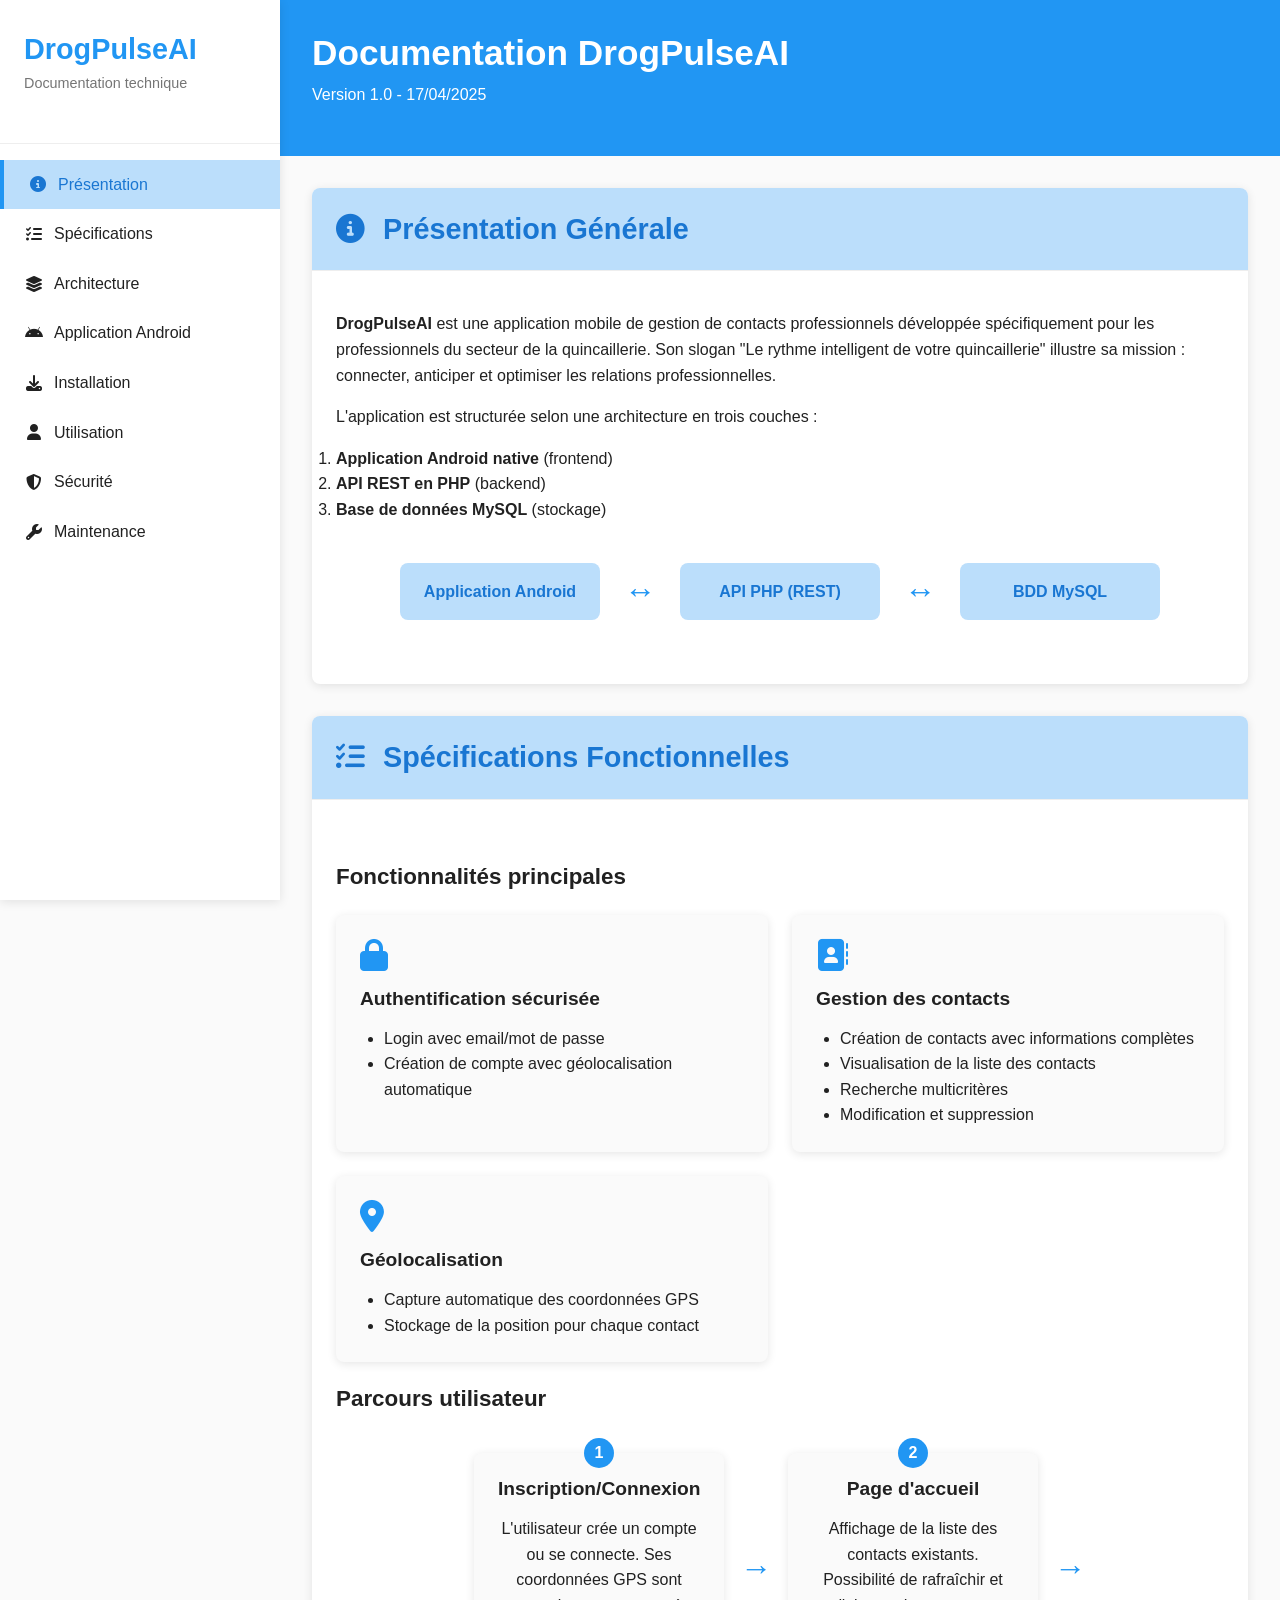
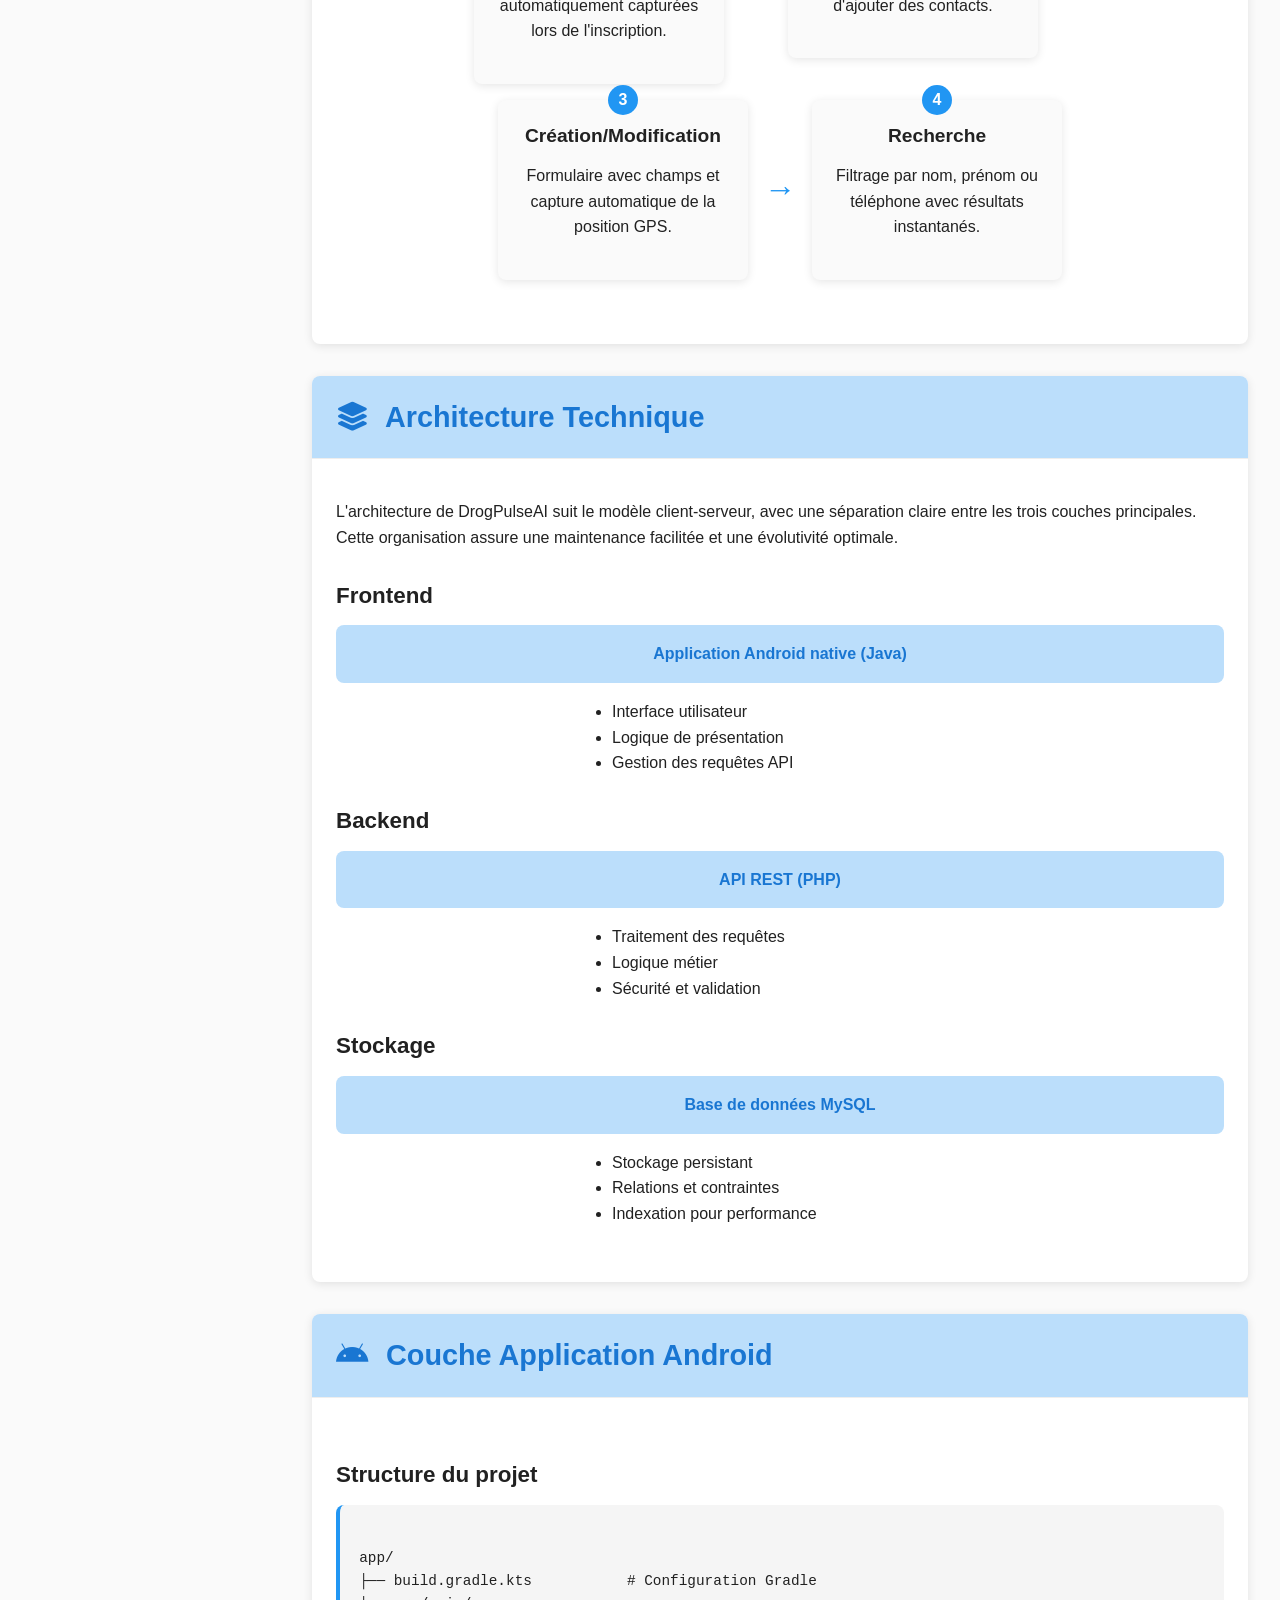
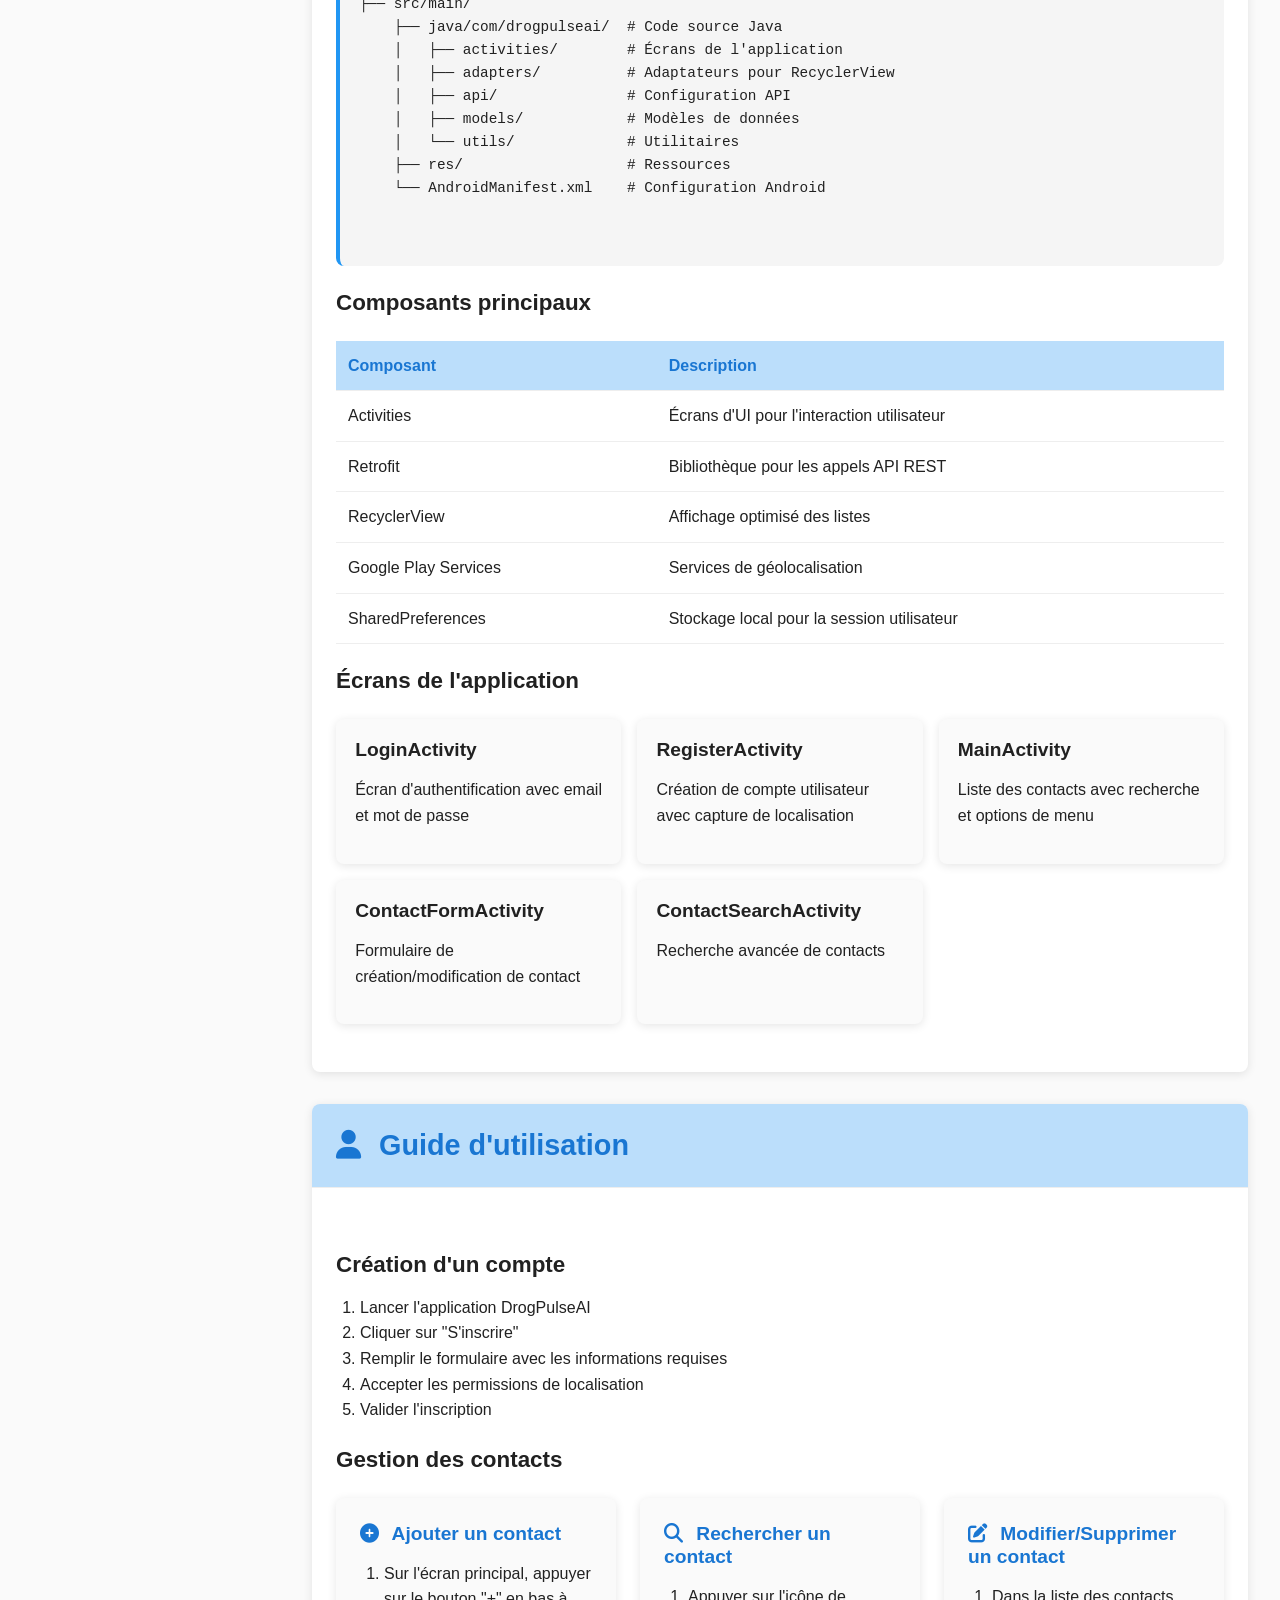
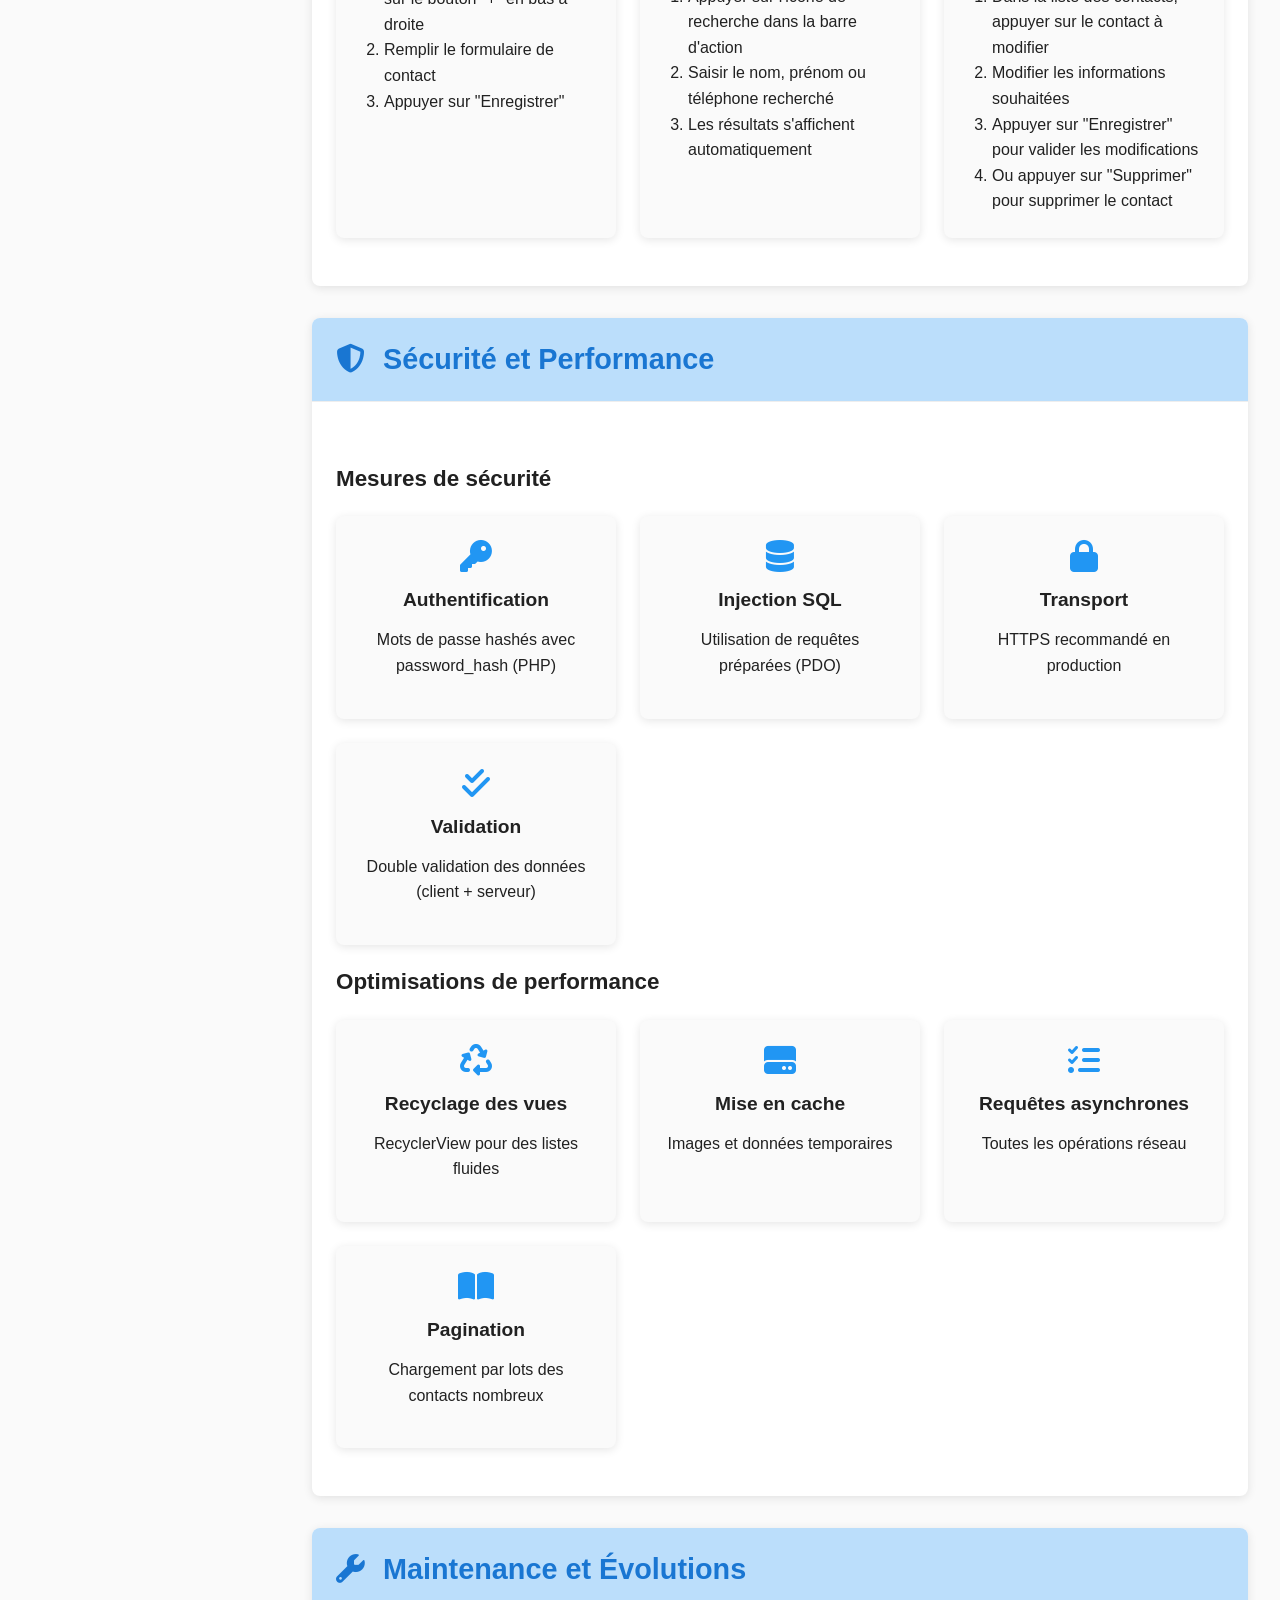
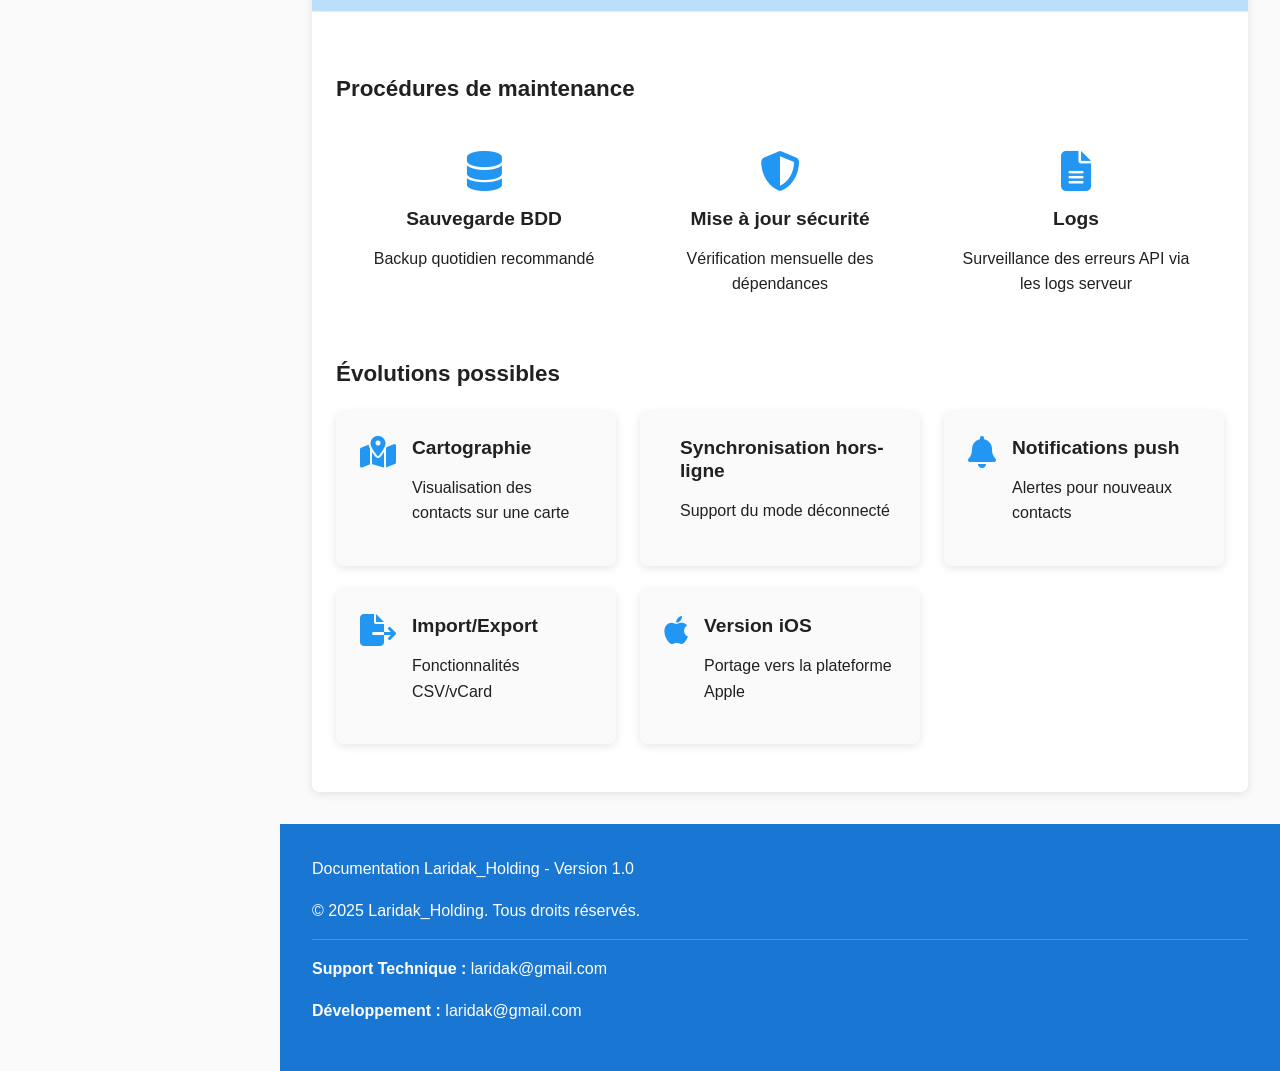
==== commit 1c5a3bf4: "[UPDATE] finale BD  SQL" ====
--- a/Docs/Doc-Technique-DrogPulseAI/index.html
+++ b/Docs/Doc-Technique-DrogPulseAI/index.html
@@ -26,21 +26,7 @@
                         <li><a href="#android-screens">Écrans</a></li>
                     </ul>
                 </li>
-                <li>
-                    <a href="#api"><i class="fas fa-server"></i> API PHP</a>
-                    <ul class="submenu">
-                        <li><a href="#api-structure">Structure</a></li>
-                        <li><a href="#api-endpoints">Endpoints</a></li>
-                        <li><a href="#api-responses">Réponses</a></li>
-                    </ul>
-                </li>
-                <li>
-                    <a href="#database"><i class="fas fa-database"></i> Base de données</a>
-                    <ul class="submenu">
-                        <li><a href="#db-schema">Schéma</a></li>
-                        <li><a href="#db-tables">Tables</a></li>
-                    </ul>
-                </li>
+                
                 <li><a href="#installation"><i class="fas fa-download"></i> Installation</a></li>
                 <li><a href="#usage"><i class="fas fa-user"></i> Utilisation</a></li>
                 <li><a href="#security"><i class="fas fa-shield-alt"></i> Sécurité</a></li>
@@ -255,269 +241,8 @@
                 </div>
             </section>
 
-            <section id="api" class="section">
-                <h2><i class="fas fa-server"></i> Couche API PHP</h2>
-                <div class="section-content">
-                    <h3 id="api-structure">Structure des fichiers</h3>
-                    <div class="code-block">
-<pre>api/
-├── auth/                 # Authentification
-│   ├── login.php
-│   └── register.php
-├── contacts/             # Gestion des contacts
-│   ├── list.php
-│   ├── search.php
-│   ├── create.php
-│   ├── update.php
-│   ├── delete.php
-│   └── details.php
-├── config/               # Configuration
-│   └── database.php
-└── utils/                # Utilitaires
-    └── response.php</pre>
-                    </div>
-
-                    <h3 id="api-endpoints">Endpoints API</h3>
-                    <div class="table-container">
-                        <table>
-                            <thead>
-                                <tr>
-                                    <th>Méthode</th>
-                                    <th>URL</th>
-                                    <th>Description</th>
-                                </tr>
-                            </thead>
-                            <tbody>
-                                <tr>
-                                    <td>POST</td>
-                                    <td>/auth/login.php</td>
-                                    <td>Authentification</td>
-                                </tr>
-                                <tr>
-                                    <td>POST</td>
-                                    <td>/auth/register.php</td>
-                                    <td>Création de compte</td>
-                                </tr>
-                                <tr>
-                                    <td>GET</td>
-                                    <td>/contacts/list.php</td>
-                                    <td>Liste des contacts</td>
-                                </tr>
-                                <tr>
-                                    <td>GET</td>
-                                    <td>/contacts/search.php</td>
-                                    <td>Recherche de contacts</td>
-                                </tr>
-                                <tr>
-                                    <td>GET</td>
-                                    <td>/contacts/details.php</td>
-                                    <td>Détails d'un contact</td>
-                                </tr>
-                                <tr>
-                                    <td>POST</td>
-                                    <td>/contacts/create.php</td>
-                                    <td>Création d'un contact</td>
-                                </tr>
-                                <tr>
-                                    <td>PUT</td>
-                                    <td>/contacts/update.php</td>
-                                    <td>Mise à jour d'un contact</td>
-                                </tr>
-                                <tr>
-                                    <td>DELETE</td>
-                                    <td>/contacts/delete.php</td>
-                                    <td>Suppression d'un contact</td>
-                                </tr>
-                            </tbody>
-                        </table>
-                    </div>
-
-                    <h3 id="api-responses">Format des réponses</h3>
-                    <div class="code-block json">
-<pre>{
-    "success": true/false,
-    "message": "Message informatif",
-    "data": { /* Données optionnelles */ }
-}</pre>
-                    </div>
-                </div>
-            </section>
-
-            <section id="database" class="section">
-                <h2><i class="fas fa-database"></i> Couche Base de Données</h2>
-                <div class="section-content">
-                    <h3 id="db-schema">Schéma de la base de données</h3>
-                    <div class="db-schema">
-                        <div class="db-table">
-                            <div class="db-table-title">users</div>
-                            <div class="db-table-content">
-                                <div><strong>id</strong> (PK)</div>
-                                <div>nom</div>
-                                <div>prenom</div>
-                                <div>telephone</div>
-                                <div>latitude</div>
-                                <div>longitude</div>
-                                <div>email (unique)</div>
-                                <div>password</div>
-                                <div>created_at</div>
-                                <div>updated_at</div>
-                            </div>
-                        </div>
-                        <div class="db-relation">
-                            <div class="db-relation-line"></div>
-                            <div class="db-relation-text">1:n</div>
-                        </div>
-                        <div class="db-table">
-                            <div class="db-table-title">contacts</div>
-                            <div class="db-table-content">
-                                <div><strong>id</strong> (PK)</div>
-                                <div>nom</div>
-                                <div>prenom</div>
-                                <div>telephone</div>
-                                <div>email</div>
-                                <div>notes</div>
-                                <div>latitude</div>
-                                <div>longitude</div>
-                                <div><strong>user_id</strong> (FK)</div>
-                                <div>created_at</div>
-                                <div>updated_at</div>
-                            </div>
-                        </div>
-                    </div>
-
-                    <h3 id="db-tables">Scripts SQL des tables</h3>
-                    <p><strong>Table users</strong></p>
-                    <div class="code-block sql">
-<pre>CREATE TABLE `users` (
-  `id` int(11) NOT NULL AUTO_INCREMENT,
-  `nom` varchar(100) NOT NULL,
-  `prenom` varchar(100) NOT NULL,
-  `telephone` varchar(20) NOT NULL,
-  `latitude` double NOT NULL,
-  `longitude` double NOT NULL,
-  `email` varchar(100) NOT NULL UNIQUE,
-  `password` varchar(255) NOT NULL,
-  `created_at` timestamp NOT NULL DEFAULT CURRENT_TIMESTAMP,
-  `updated_at` timestamp NOT NULL DEFAULT CURRENT_TIMESTAMP ON UPDATE CURRENT_TIMESTAMP,
-  PRIMARY KEY (`id`)
-);</pre>
-                    </div>
-
-                    <p><strong>Table contacts</strong></p>
-                    <div class="code-block sql">
-<pre>CREATE TABLE `contacts` (
-  `id` int(11) NOT NULL AUTO_INCREMENT,
-  `nom` varchar(100) NOT NULL,
-  `prenom` varchar(100) NOT NULL,
-  `telephone` varchar(20) NOT NULL,
-  `email` varchar(100) NULL,
-  `notes` text NULL,
-  `latitude` double NOT NULL,
-  `longitude` double NOT NULL,
-  `user_id` int(11) NOT NULL,
-  `created_at` timestamp NOT NULL DEFAULT CURRENT_TIMESTAMP,
-  `updated_at` timestamp NOT NULL DEFAULT CURRENT_TIMESTAMP ON UPDATE CURRENT_TIMESTAMP,
-  PRIMARY KEY (`id`),
-  FOREIGN KEY (`user_id`) REFERENCES `users` (`id`) ON DELETE CASCADE
-);</pre>
-                    </div>
-                </div>
-            </section>
-
-            <section id="installation" class="section">
-                <h2><i class="fas fa-download"></i> Guide d'Installation</h2>
-                <div class="section-content">
-                    <h3>Prérequis</h3>
-                    <div class="prereq-container">
-                        <div class="prereq-box">
-                            <h4>Serveur</h4>
-                            <ul>
-                                <li>WampServer, XAMPP ou équivalent</li>
-                                <li>PHP 7.4+</li>
-                                <li>MySQL 5.7+</li>
-                            </ul>
-                        </div>
-                        <div class="prereq-box">
-                            <h4>Développement Android</h4>
-                            <ul>
-                                <li>Android Studio</li>
-                                <li>JDK 8+</li>
-                                <li>SDK Android (API level 24+)</li>
-                            </ul>
-                        </div>
-                    </div>
-
-                    <h3>Déploiement du Backend</h3>
-                    <div class="steps-container">
-                        <div class="step">
-                            <div class="step-number">1</div>
-                            <div class="step-content">
-                                <h4>Création de la base de données</h4>
-                                <div class="code-block sql">
-<pre>CREATE DATABASE drogpulseai;
-USE drogpulseai;
-
--- Exécuter ensuite les scripts de création des tables</pre>
-                                </div>
-                            </div>
-                        </div>
-                        <div class="step">
-                            <div class="step-number">2</div>
-                            <div class="step-content">
-                                <h4>Installation des fichiers API</h4>
-                                <ul>
-                                    <li>Copier le dossier <code>api</code> dans le répertoire web (ex: <code>www/drogpulseai/</code>)</li>
-                                    <li>Configurer les paramètres de connexion dans <code>config/database.php</code></li>
-                                </ul>
-                            </div>
-                        </div>
-                        <div class="step">
-                            <div class="step-number">3</div>
-                            <div class="step-content">
-                                <h4>Configuration du serveur web</h4>
-                                <ul>
-                                    <li>Assurez-vous que le module <code>mod_rewrite</code> est activé (Apache)</li>
-                                    <li>Vérifiez que les extensions PHP <code>pdo_mysql</code> et <code>json</code> sont activées</li>
-                                </ul>
-                            </div>
-                        </div>
-                    </div>
-
-                    <h3>Déploiement de l'Application</h3>
-                    <div class="steps-container">
-                        <div class="step">
-                            <div class="step-number">1</div>
-                            <div class="step-content">
-                                <h4>Configuration de l'API URL</h4>
-                                <p>Modifier l'URL de base dans <code>ApiClient.java</code> :</p>
-                                <div class="code-block java">
-<pre>private static final String BASE_URL = "http://votre-serveur.com/drogpulseai/api/";</pre>
-                                </div>
-                            </div>
-                        </div>
-                        <div class="step">
-                            <div class="step-number">2</div>
-                            <div class="step-content">
-                                <h4>Génération de l'APK</h4>
-                                <ul>
-                                    <li>Dans Android Studio : Build > Generate Signed Bundle / APK</li>
-                                    <li>Sélectionner APK et suivre les instructions</li>
-                                </ul>
-                            </div>
-                        </div>
-                        <div class="step">
-                            <div class="step-number">3</div>
-                            <div class="step-content">
-                                <h4>Installation sur les appareils</h4>
-                                <ul>
-                                    <li>Transférer l'APK généré sur les appareils</li>
-                                    <li>Installer en permettant les sources inconnues</li>
-                                </ul>
-                            </div>
-                        </div>
-                    </div>
-                </div>
-            </section>
+           
+
 
             <section id="usage" class="section">
                 <h2><i class="fas fa-user"></i> Guide d'utilisation</h2>
@@ -680,11 +405,11 @@
 
             <footer>
                 <div class="footer-content">
-                    <p>Documentation DrogPulseAI - Version 1.0</p>
-                    <p>© 2025 DrogPulseAI. Tous droits réservés.</p>
+                    <p>Documentation Laridak_Holding - Version 1.0</p>
+                    <p>© 2025 Laridak_Holding. Tous droits réservés.</p>
                     <div class="footer-contact">
-                        <p><strong>Support Technique :</strong> support@drogpulseai.com</p>
-                        <p><strong>Développement :</strong> dev@drogpulseai.com</p>
+                        <p><strong>Support Technique :</strong> laridak@gmail.com</p>
+                        <p><strong>Développement :</strong> laridak@gmail.com</p>
                     </div>
                 </div>
             </footer>
